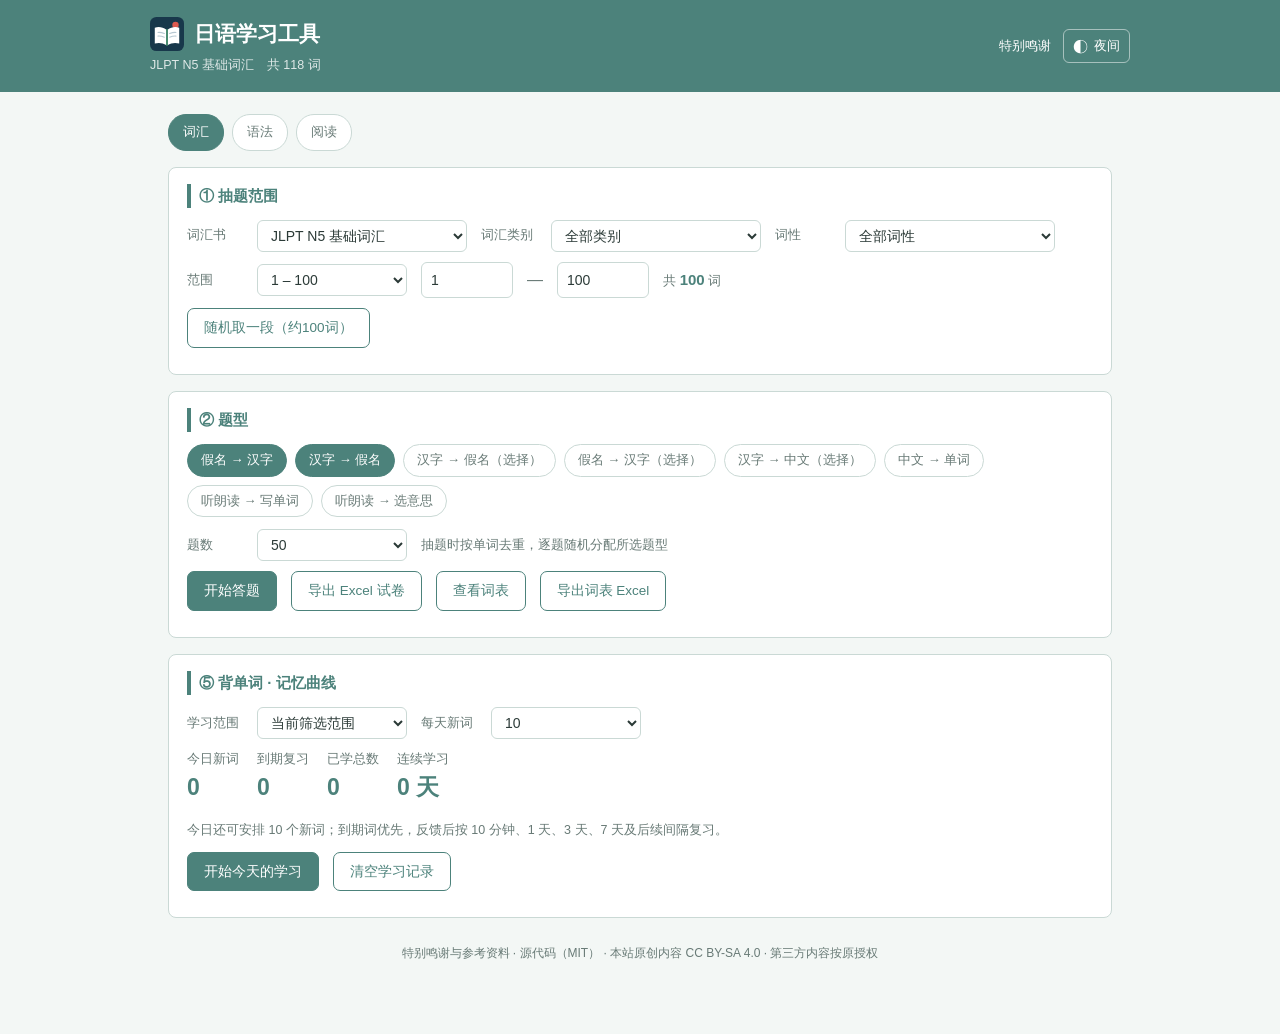
==== index.html @ fc06b769 "init: 初版" ====
<!DOCTYPE html>
<html lang="zh-CN">
<head>
  <meta charset="utf-8">
  <meta name="viewport" content="width=device-width,initial-scale=1">
  <link rel="icon" type="image/svg+xml" href="assets/icon.svg">
  <meta name="theme-color" content="#4c827b">
  <script src="assets/theme.js"></script>
<title>日语学习工具</title>
<style>
  :root{
    color-scheme:light;
    --navy:#4c827b; --navy-d:#396b65; --line:#cad9d5; --ink:#2b3a37;
    --muted:#687a76; --bg:#f3f7f5; --surface:#fff; --soft:#eaf3f0;
    --header:#4c827b; --on-primary:#fff; --accent:#c96d58;
    --ok:#28784f; --bad:#b84b3b; --pink:#f6ccce;
    --ok-bg:#e7f5ec; --bad-bg:#fbecea; --warn-bg:#fff7e7; --warn-line:#ecd28f; --warn-ink:#75570d;
  }
  *{box-sizing:border-box}
  body{margin:0;font-family:"Segoe UI","Microsoft YaHei",-apple-system,sans-serif;
    background:var(--bg);color:var(--ink);line-height:1.6}
  .wrap{max-width:980px;margin:0 auto;padding:22px 18px 70px}
  header.top{background:var(--header);color:var(--on-primary);padding:17px 18px}
  header.top .inner{max-width:980px;margin:0 auto}
  .header-row{display:flex;align-items:center;justify-content:space-between;gap:18px}
  .header-actions{display:flex;align-items:center;gap:12px}
  .credits-link{font-size:12.5px;color:#fff;text-decoration:none;white-space:nowrap}.credits-link:hover{text-decoration:underline}
  header.top h1{margin:0;font-size:21px;letter-spacing:0;display:flex;align-items:center;gap:10px}
  .site-icon{display:block;width:34px;height:34px;flex:0 0 auto}
  header.top p{margin:4px 0 0;font-size:12.5px;color:rgba(255,255,255,.82)}
  .theme-toggle{font:inherit;font-size:12.5px;display:inline-flex;align-items:center;gap:6px;padding:6px 9px;border:1px solid rgba(255,255,255,.5);border-radius:6px;background:transparent;color:#fff;cursor:pointer;white-space:nowrap}
  .theme-toggle:hover{background:rgba(255,255,255,.12)}
  .theme-symbol{font-size:15px;line-height:1}
  .card{background:var(--surface);border:1px solid var(--line);border-radius:8px;padding:16px 18px;margin-bottom:16px}
  .card h2{margin:0 0 12px;font-size:15px;color:var(--navy);border-left:4px solid var(--navy);padding-left:8px}
  .row{display:flex;flex-wrap:wrap;gap:14px;align-items:center;margin-bottom:10px}
  label.lb{font-size:13px;color:var(--muted);min-width:56px}
  input[type=number],select,input[type=text]{font:inherit;font-size:14px;padding:6px 9px;
    border:1px solid var(--line);border-radius:6px;background:var(--surface);color:var(--ink)}
  input[type=number]{width:92px}
  select{min-width:150px}
  .btn{font:inherit;font-size:13.5px;padding:8px 16px;border-radius:7px;border:1px solid var(--navy);
    background:var(--navy);color:var(--on-primary);cursor:pointer;transition:.15s}
  .btn:hover{background:var(--navy-d)}
  .btn.ghost{background:var(--surface);color:var(--navy)}
  .btn.ghost:hover{background:var(--soft)}
  .btn:disabled{opacity:.45;cursor:default}
  .chips{display:flex;flex-wrap:wrap;gap:8px}
  .chip{font-size:13px;border:1px solid var(--line);border-radius:20px;padding:5px 13px;cursor:pointer;
    user-select:none;background:var(--surface);color:var(--muted)}
  .chip.on{background:var(--navy);border-color:var(--navy);color:var(--on-primary)}
  .meta{font-size:13px;color:var(--muted)}
  .meta b{color:var(--navy);font-size:15px}
  .bar{height:7px;background:#e4edf4;border-radius:4px;overflow:hidden;margin:6px 0 14px}
  .bar > i{display:block;height:100%;background:var(--navy);width:0;transition:width .25s}
  .qhead{display:flex;justify-content:space-between;align-items:center;font-size:13px;color:var(--muted)}
  .tag{display:inline-block;font-size:12px;background:#dceaf5;color:var(--navy);border-radius:5px;padding:2px 10px;font-weight:600}
  .prompt{font-size:34px;font-weight:700;letter-spacing:2px;margin:16px 0 6px;color:var(--ink);word-break:break-all}
  .prompt.small{font-size:23px;letter-spacing:0}
  .opts{display:grid;grid-template-columns:1fr 1fr;gap:10px;margin:14px 0}
  .opt{border:1px solid var(--line);border-radius:8px;padding:11px 14px;cursor:pointer;font-size:15px;background:var(--surface)}
  .opt:hover{border-color:var(--navy)}
  .opt.sel{border-color:var(--navy);background:var(--soft)}
  .opt.right{border-color:var(--ok);background:var(--ok-bg)}
  .opt.wrong{border-color:var(--bad);background:var(--bad-bg)}
  .answerline{display:flex;gap:10px;margin-top:12px}
  .answerline input{flex:1;font-size:18px;padding:10px 12px}
  .fb{margin-top:14px;padding:12px 14px;border-radius:8px;font-size:14px;display:none}
  .fb.show{display:block}
  .fb.ok{background:var(--ok-bg);border:1px solid var(--ok)}
  .fb.no{background:var(--bad-bg);border:1px solid var(--bad)}
  .fb .big{font-size:19px;font-weight:700}
  .fb .ex{color:var(--muted);font-size:13.5px;margin-top:6px}
  .list{max-height:430px;overflow:auto;border:1px solid var(--line);border-radius:8px}
  table{width:100%;border-collapse:collapse;font-size:13.5px}
  th,td{padding:7px 9px;border-bottom:1px solid #e7eef4;text-align:left;vertical-align:top}
  th{background:var(--soft);position:sticky;top:0;font-weight:600;color:var(--navy);font-size:13px}
  td.num{color:var(--muted);width:52px}
  td.w{font-weight:700;font-size:15px}
  td.r{color:var(--navy)}
  .muted{color:var(--muted)}
  .miss{border-left:3px solid var(--bad);padding-left:10px;margin-bottom:10px}
  .stat{display:flex;gap:26px;margin:6px 0 14px}
  .stat div{font-size:13px;color:var(--muted)}
  .stat b{display:block;font-size:26px;color:var(--navy)}
  .hide{display:none}
  .playb{font:inherit;font-size:12px;padding:4px 10px;border-radius:6px;border:1px solid var(--line);
    background:var(--surface);color:var(--navy);cursor:pointer}
  .playb:hover{background:var(--soft);border-color:var(--navy)}
  .aud{font-size:12px;color:var(--muted)}
  .chip.off{display:none}
  .filter-select{min-width:210px}
  .module-nav{display:flex;flex-wrap:wrap;gap:8px;margin:0 0 16px}
  .module-nav button{font:inherit;font-size:13px;padding:7px 14px;border-radius:18px;border:1px solid var(--line);background:var(--surface);color:var(--muted);cursor:pointer}
  .module-nav button.on{background:var(--navy);border-color:var(--navy);color:var(--on-primary)}
  .level-bar{display:flex;flex-wrap:wrap;align-items:center;justify-content:space-between;gap:10px;margin:0 0 14px}
  .level-tabs{display:flex;border:1px solid var(--line);border-radius:7px;overflow:hidden;background:var(--surface)}
  .level-tabs button{font:inherit;font-size:12.5px;padding:6px 12px;border:0;border-right:1px solid var(--line);background:var(--surface);color:var(--muted);cursor:pointer}
  .level-tabs button:last-child{border-right:0}
  .level-tabs button.on{background:var(--navy);color:var(--on-primary)}
  .course-tools{display:flex;align-items:center;gap:10px;margin:0 0 14px}
  .course-search{flex:1;min-width:180px;font:inherit;font-size:14px;padding:8px 10px;border:1px solid var(--line);border-radius:6px;background:var(--surface);color:var(--ink)}
  .course-search:focus{outline:2px solid #8eb8d2;outline-offset:1px;border-color:var(--navy)}
  .course-directory{font-size:13px;color:var(--navy);white-space:nowrap}
  .lesson-level{display:inline-block;margin-bottom:5px;font-size:11px;font-weight:700;color:#376b51;background:#e5f2ea;border-radius:4px;padding:1px 7px}
  .lesson-grid{display:grid;grid-template-columns:repeat(auto-fit,minmax(250px,1fr));gap:12px}
  .lesson{border:1px solid var(--line);border-radius:8px;padding:13px;background:var(--surface);transition:border-color .15s,box-shadow .15s}
  .lesson:hover{border-color:var(--navy);box-shadow:0 2px 8px rgba(33,78,70,.08)}
  .lesson h3{margin:0 0 5px;font-size:16px;color:var(--navy)}
  .lesson h3 a{color:inherit;text-decoration:none}
  .lesson h3 a:hover{text-decoration:underline}
  .lesson .jp{font-size:17px;font-weight:600;margin:8px 0;color:var(--ink)}
  .lesson .zh{color:var(--muted);font-size:13.5px}
  .lesson .example{margin-top:8px;padding-top:8px;border-top:1px solid #e7eef4;font-size:13.5px}
  .lesson .source{margin-top:8px;font-size:11.5px;color:var(--muted)}
  .lesson-more{display:inline-block;margin-top:9px;font-size:12.5px;color:var(--navy);font-weight:600;text-decoration:none}
  .lesson-more:hover{text-decoration:underline}
  .course-more{text-align:center;margin-top:14px}
  .course-more button{font:inherit;font-size:13px;padding:7px 15px;border:1px solid var(--navy);border-radius:6px;background:var(--surface);color:var(--navy);cursor:pointer}
  .course-more button:hover{background:var(--soft)}
  .warn{background:var(--warn-bg);border:1px solid var(--warn-line);color:var(--warn-ink);padding:10px 13px;border-radius:8px;font-size:13.5px}
  .study-stats{display:flex;flex-wrap:wrap;gap:18px;margin:8px 0 14px}
  .study-stats div{font-size:12.5px;color:var(--muted)}
  .study-stats b{display:block;font-size:23px;color:var(--navy)}
  .study-card{border:1px solid var(--line);background:var(--surface);border-radius:8px;padding:16px;margin-top:12px}
  .study-card .prompt{margin-top:8px}
  .study-answer{border-top:1px solid #dce8ef;margin-top:12px;padding-top:12px}
  .study-answer .big{font-size:21px;font-weight:700}
  .study-answer .line{margin-top:4px;color:var(--muted);font-size:14px}
  .study-grade{display:flex;flex-wrap:wrap;gap:8px;margin-top:14px}
  .study-grade .btn{min-width:78px}
  .study-grade .again{border-color:#b96a3c;background:#b96a3c}
  .study-grade .hard{border-color:#b18a31;background:#b18a31}
  .study-grade .remember{border-color:#32815e;background:#32815e}
  .study-grade .easy{border-color:#3477a5;background:#3477a5}
  .study-grade .btn:hover{filter:brightness(.93)}
  .study-note{font-size:12.5px;color:var(--muted);margin-top:8px}
  :root[data-theme="dark"]{color-scheme:dark;--navy:#78b8af;--navy-d:#94ccc4;--line:#3b4e49;--ink:#e5eeeb;--muted:#a6b6b2;--bg:#111816;--surface:#1a2421;--soft:#23332f;--header:#1d302c;--on-primary:#fff;--accent:#e38a74;--ok:#83c79e;--bad:#ee9588;--ok-bg:#20382b;--bad-bg:#402724;--warn-bg:#352f1f;--warn-line:#665a32;--warn-ink:#e7cf85}
  @media(prefers-color-scheme:dark){:root:not([data-theme]){color-scheme:dark;--navy:#78b8af;--navy-d:#94ccc4;--line:#3b4e49;--ink:#e5eeeb;--muted:#a6b6b2;--bg:#111816;--surface:#1a2421;--soft:#23332f;--header:#1d302c;--on-primary:#fff;--accent:#e38a74;--ok:#83c79e;--bad:#ee9588;--ok-bg:#20382b;--bad-bg:#402724;--warn-bg:#352f1f;--warn-line:#665a32;--warn-ink:#e7cf85}}
  :root[data-theme="dark"] .tag{background:var(--soft)}
  @media(prefers-color-scheme:dark){:root:not([data-theme]) .tag{background:var(--soft)}}
  @media(max-width:620px){
    .course-tools{align-items:stretch;flex-direction:column}
    .course-directory{align-self:flex-start}
    .level-tabs{display:grid;grid-template-columns:repeat(4,1fr);width:100%}
    .level-tabs button{border-right:1px solid var(--line);border-bottom:1px solid var(--line)}
    .level-tabs button:nth-child(4n){border-right:0}
    .level-tabs button:nth-last-child(-n+3){border-bottom:0}
  }
  footer.note{color:var(--muted);font-size:12px;text-align:center;margin-top:26px}footer.note a{color:var(--primary-strong);text-decoration:none}footer.note a:hover{text-decoration:underline}
</style>
</head>
<body>
<header class="top">
  <div class="inner header-row">
    <div><h1><img class="site-icon" src="assets/icon.svg" alt="">日语学习工具</h1>
    <p id="bookSubtitle">JLPT N5 基础词汇</p></div>
    <div class="header-actions"><a class="credits-link" href="thanks/index.html">特别鸣谢</a><button id="themeToggle" class="theme-toggle" type="button" aria-label="切换配色"></button></div>
  </div>
</header>

<div class="wrap">
  <div id="dataWarn" class="warn hide"></div>

  <div class="module-nav" id="moduleNav">
    <button class="on" data-module="vocab">词汇</button>
    <button data-module="grammar">语法</button>
    <button data-module="reading">阅读</button>
  </div>

  <div class="card hide" id="grammarCard">
    <h2>日语语法</h2>
    <div class="level-bar"><div class="level-tabs" id="grammarLevels" aria-label="语法等级"></div><span class="meta" id="grammarMeta"></span></div>
    <div class="course-tools">
      <input class="course-search" id="grammarSearch" type="search" placeholder="搜索文型、中文意思或接续" aria-label="搜索语法">
      <a class="course-directory" href="grammar/index.html">打开完整语法目录</a>
    </div>
    <div class="lesson-grid" id="grammarList"></div>
    <div class="course-more"><button id="grammarMore" type="button">显示更多</button></div>
  </div>

  <div class="card hide" id="readingCard">
    <h2>日语阅读</h2>
    <div class="level-bar"><div class="level-tabs" id="readingLevels" aria-label="阅读等级"></div><span class="meta" id="readingMeta"></span></div>
    <div class="course-tools"><span class="meta">题干与选项均为日语，提交后显示答案和解析。</span><a class="course-directory" href="reading/index.html">打开完整阅读目录</a></div>
    <div id="readingList"></div>
  </div>

  <div class="card" id="vocabModule">
    <h2>① 抽题范围</h2>
    <div class="row">
      <label class="lb">词汇书</label>
      <select id="book" class="filter-select"></select>
      <label class="lb">词汇类别</label>
      <select id="category" class="filter-select"><option value="all">全部类别</option></select>
      <label class="lb">词性</label>
      <select id="posFilter" class="filter-select"><option value="all">全部词性</option></select>
    </div>
    <div class="row">
      <label class="lb">范围</label>
      <select id="bucket"><option value="custom">自定义</option></select>
      <input type="number" id="start" value="1" min="1" max="80">
      <span class="muted">—</span>
      <input type="number" id="end" value="80" min="1" max="80">
      <span class="meta">共 <b id="poolCount">0</b> 词</span>
    </div>
    <div class="row"><button class="btn ghost" id="randRange">随机取一段（约100词）</button></div>
  </div>

  <div class="card" id="vocabQuizSetup">
    <h2>② 题型</h2>
    <div class="chips" id="types">
      <span class="chip on" data-t="r2k">假名 → 汉字</span>
      <span class="chip on" data-t="k2r">汉字 → 假名</span>
      <span class="chip" data-t="k2r_sel">汉字 → 假名（选择）</span>
      <span class="chip" data-t="r2k_sel">假名 → 汉字（选择）</span>
      <span class="chip" data-t="k2c">汉字 → 中文（选择）</span>
      <span class="chip" data-t="c2k">中文 → 单词</span>
      <span class="chip" data-t="fill">例句填空</span>
      <span class="chip" data-t="l2k">听朗读 → 写单词</span>
      <span class="chip" data-t="l2c">听朗读 → 选意思</span>
    </div>
    <div class="row" style="margin-top:12px">
      <label class="lb">题数</label>
      <select id="count">
        <option>10</option><option>20</option><option>30</option>
        <option selected>50</option><option>100</option><option value="all">全部</option>
      </select>
      <span class="meta">抽题时按单词去重，逐题随机分配所选题型</span>
    </div>
    <div class="row">
      <button class="btn" id="begin">开始答题</button>
      <button class="btn ghost" id="exportBtn">导出 Excel 试卷</button>
      <button class="btn ghost" id="previewBtn">查看词表</button>
      <button class="btn ghost" id="listExportBtn">导出词表 Excel</button>
    </div>
  </div>

  <div class="card hide" id="quizCard">
    <h2>③ 答题</h2>
    <div class="qhead"><span id="qpos">第 1 / 1 题</span><span id="qscore">正确 0</span></div>
    <div class="bar"><i id="qbar"></i></div>
    <div><span class="tag" id="qtag">写读音</span></div>
    <div class="row" id="qplayrow">
      <button class="btn ghost playb" id="qplay">🔊 播放读音</button>
    </div>
    <div class="prompt" id="qprompt">—</div>
    <div class="opts hide" id="qopts"></div>
    <div class="answerline" id="qinputline">
      <input type="text" id="qinput" placeholder="在此输入答案，回车提交" autocomplete="off">
      <button class="btn" id="qsubmit">提交</button>
      <button class="btn ghost hide" id="qnext">下一题</button>
    </div>
    <div class="fb" id="qfb"></div>
  </div>

  <div class="card hide" id="resultCard">
    <h2>④ 结果</h2>
    <div class="stat">
      <div>答对<b id="rOk">0</b></div>
      <div>答错<b id="rNo">0</b></div>
      <div>正确率<b id="rRate">0%</b></div>
    </div>
    <div id="rMiss"></div>
    <div class="row" style="margin-top:14px">
      <button class="btn" id="again">再来一套</button>
      <button class="btn ghost" id="exportBtn2">按本次范围导出 Excel</button>
    </div>
  </div>

  <div class="card" id="studyCard">
    <h2>⑤ 背单词 · 记忆曲线</h2>
    <div class="row">
      <label class="lb">学习范围</label>
      <select id="studyScope"><option value="current">当前筛选范围</option><option value="all">本书全部词汇</option></select>
      <label class="lb">每天新词</label>
      <select id="studyLimit"><option value="10">10</option><option value="20">20</option><option value="30">30</option><option value="50">50</option><option value="custom">自定义</option></select>
      <input type="number" id="studyCustom" value="10" min="1" max="500" class="hide">
    </div>
    <div class="study-stats">
      <div>今日新词<b id="studyToday">0</b></div>
      <div>到期复习<b id="studyDue">0</b></div>
      <div>已学总数<b id="studyLearned">0</b></div>
      <div>连续学习<b id="studyStreak">0 天</b></div>
    </div>
    <div class="study-note" id="studyHint">优先复习到期词，再安排当天新词；普通随机测试不会消耗背词额度。</div>
    <div class="row" style="margin-top:12px">
      <button class="btn" id="studyStart">开始今天的学习</button>
      <button class="btn ghost" id="studyClear">清空学习记录</button>
    </div>
    <div class="study-card hide" id="studySession">
      <div class="qhead"><span id="studyPos">第 1 / 1 题</span><span id="studyKind">新词</span></div>
      <div class="bar"><i id="studyBar"></i></div>
      <div class="row">
        <span class="tag" id="studyNo">№1</span>
        <button class="btn ghost playb" id="studyPlay">🔊 播放读音</button>
      </div>
      <div class="prompt" id="studyPrompt">—</div>
      <div class="row"><button class="btn ghost" id="studyShow">显示答案</button></div>
      <div class="study-answer hide" id="studyAnswer"></div>
      <div class="study-grade hide" id="studyGrades">
        <button class="btn again" data-grade="again">再来<br><small>10分钟</small></button>
        <button class="btn hard" data-grade="hard">困难<br><small>1天</small></button>
        <button class="btn remember" data-grade="remember">记住<br><small>3天起</small></button>
        <button class="btn easy" data-grade="easy">简单<br><small>7天起</small></button>
      </div>
    </div>
  </div>

  <div class="card hide" id="listCard">
    <h2>词表</h2>
    <div class="meta" id="listMeta" style="margin-bottom:8px"></div>
    <div class="list" id="listBox"></div>
  </div>

  <footer class="note"><a href="thanks/index.html">特别鸣谢与参考资料</a> · <a href="https://github.com/MRTangwin8/NihongoLab" target="_blank" rel="noopener">源代码（MIT）</a> · 本站原创内容 <a href="https://creativecommons.org/licenses/by-sa/4.0/deed.zh-hans" target="_blank" rel="license noopener">CC BY-SA 4.0</a> · 第三方内容按原授权</footer>
</div>

<script src="data/vocab.js"></script>
<script src="data/jlpt_vocab.js"></script>
<script src="data/n2_vocab.js"></script>
<script src="data/n4_extra_vocab.js"></script>
<script src="data/grammar.js"></script>
<script src="data/reading.js"></script>
<script src="xlsx.js"></script>
<script src="app.js"></script>
<script>
(function () {
  'use strict';
  var C = window.EjuCore;
  var V = C ? C.vocab : [];

  if (!V.length) {
    var w = document.getElementById('dataWarn');
    w.className = 'warn';
    w.innerHTML = '未找到词库文件。请确认页面与 <code>data</code> 文件夹完整。';
    return;
  }

  var $ = function (id) { return document.getElementById(id); };
  var startEl = $('start'), endEl = $('end'), bucketEl = $('bucket'), countEl = $('count');
  var bookEl = $('book'), categoryEl = $('category'), posEl = $('posFilter');
  var pool = [], quiz = [], qi = 0, correct = 0, wrongs = [], answered = false, flow = null;
  var studyState = C.loadStudyState(), studyList = [], studyQueue = [], studyIndex = 0, studyRevealed = false;

  function maxNumber() { return V.length ? V[V.length - 1].n : 1; }

  function fillSelect(select, values, allLabel) {
    select.innerHTML = '<option value="all">' + allLabel + '</option>';
    values.forEach(function (value) {
      var option = document.createElement('option');
      option.value = value; option.textContent = value; select.appendChild(option);
    });
  }

  function rebuildBuckets() {
    bucketEl.innerHTML = '<option value="custom">自定义</option>';
    var maximum = maxNumber();
    for (var s = 1; s <= maximum; s += 100) {
      var e = Math.min(s + 99, maximum);
      var o = document.createElement('option');
      o.value = s + '-' + e;
      o.textContent = s + ' – ' + e;
      bucketEl.appendChild(o);
    }
  }

  Object.keys(C.books || {}).forEach(function (id) {
    if (!C.books[id].vocab || !C.books[id].vocab.length) return;
    var option = document.createElement('option');
    option.value = id; option.textContent = C.books[id].label; bookEl.appendChild(option);
  });

  function selectBook(id) {
    V = C.setBook(id);
    var book = C.getBook();
    $('bookSubtitle').textContent = book.label + '　共 ' + V.length + ' 词';
    document.title = book.label + ' · 日语学习工具';
    var categories = Array.from(new Set(V.map(function (item) { return item.category; }).filter(Boolean))).sort();
    var positions = Array.from(new Set(V.map(function (item) { return item.posStd; }).filter(Boolean))).sort();
    fillSelect(categoryEl, categories, '全部类别');
    fillSelect(posEl, positions, '全部词性');
    rebuildBuckets();
    startEl.max = maxNumber(); endEl.max = maxNumber();
    startEl.value = 1; endEl.value = Math.min(100, maxNumber());
    var hasExamples = V.some(function (item) { return !!(item.ex && item.ex.trim()); });
    var hasListening = !!(window.speechSynthesis && window.SpeechSynthesisUtterance);
    Array.prototype.forEach.call(document.querySelectorAll('.chip'), function (chip) {
      var type = chip.dataset.t || '';
      var unavailable = (type === 'fill' && !hasExamples) || (/^l2/.test(type) && !hasListening);
      chip.classList.toggle('off', unavailable);
      if (unavailable) chip.classList.remove('on');
    });
    if (!$('types').querySelector('.chip.on')) $('types').querySelector('.chip:not(.off)').classList.add('on');
    refreshPool();
  }

  bookEl.addEventListener('change', function () { selectBook(bookEl.value); });
  categoryEl.addEventListener('change', refreshPool);
  posEl.addEventListener('change', refreshPool);
  bucketEl.addEventListener('change', function () {
    if (bucketEl.value === 'custom') return;
    var p = bucketEl.value.split('-');
    startEl.value = p[0]; endEl.value = p[1]; refreshPool();
  });

  function refreshPool() {
    var maximum = maxNumber();
    var a = parseInt(startEl.value || '1', 10), b = parseInt(endEl.value || String(maximum), 10);
    if (isNaN(a)) a = 1; if (isNaN(b)) b = maximum;
    if (a < 1) a = 1; if (b > maximum) b = maximum;
    if (b < a) { var t = a; a = b; b = t; startEl.value = a; endEl.value = b; }
    pool = C.inRange(a, b).filter(function (item) {
      return (categoryEl.value === 'all' || item.category === categoryEl.value) &&
        (posEl.value === 'all' || item.posStd === posEl.value);
    });
    $('poolCount').textContent = pool.length;
    if (!/^\d+-\d+$/.test(bucketEl.value) ||
        bucketEl.value !== (a + '-' + b)) {
      var match = false;
      for (var i = 0; i < bucketEl.options.length; i++) {
        if (bucketEl.options[i].value === a + '-' + b) { bucketEl.value = a + '-' + b; match = true; break; }
      }
      if (!match) bucketEl.value = 'custom';
    }
    refreshStudySummary();
  }
  startEl.addEventListener('change', refreshPool);
  endEl.addEventListener('change', refreshPool);
  startEl.addEventListener('input', refreshPool);
  endEl.addEventListener('input', refreshPool);

  $('randRange').addEventListener('click', function () {
    var maximum = maxNumber();
    var s = 1 + Math.floor(Math.random() * Math.max(1, maximum - 99));
    startEl.value = s; endEl.value = Math.min(s + 99, maximum); refreshPool();
  });

  /* --- type chips --- */
  $('types').addEventListener('click', function (e) {
    var el = e.target.closest('.chip');
    if (!el || el.classList.contains('off')) return;
    el.classList.toggle('on');
    if (!$('types').querySelector('.chip.on')) el.classList.add('on');
  });
  function activeTypes() {
    return Array.prototype.map.call($('types').querySelectorAll('.chip.on:not(.off)'), function (c) { return c.dataset.t; });
  }

  function wantCount() {
    var v = countEl.value;
    if (v === 'all') return pool.length;
    return parseInt(v, 10);
  }

  /* --- quiz flow --- */
  function startQuiz() {
    refreshPool();
    if (!pool.length) { alert('该范围内没有单词。'); return; }
    var types = activeTypes();
    quiz = C.makePaper(pool, types, wantCount());
    if (!quiz.length) { alert('所选题型在该范围内没有可用题目，请更换题型或范围。'); return; }
    qi = 0; correct = 0; wrongs = [];
    $('quizCard').classList.remove('hide');
    $('resultCard').classList.add('hide');
    renderQuestion();
    $('quizCard').scrollIntoView({ behavior: 'smooth', block: 'start' });
  }

  function renderQuestion() {
    var q = quiz[qi];
    answered = false;
    $('qpos').textContent = '第 ' + (qi + 1) + ' / ' + quiz.length + ' 题';
    $('qscore').textContent = '正确 ' + correct;
    $('qbar').style.width = (qi / quiz.length * 100) + '%';
    $('qtag').textContent = q.label + '　№' + q.item.n;
    var pr = $('qprompt');
    var canSpeak = !!(C.hasSpeech && C.hasSpeech(q.item.n));
    $('qplayrow').classList.toggle('hide', !canSpeak);
    if (q.listen) {
      pr.textContent = canSpeak ? '🔊 听朗读' : '当前浏览器不支持朗读';
      pr.className = 'prompt small';
      if (canSpeak) { C.stopSpeech(); C.speakWord(q.item.n); }
    } else {
      pr.textContent = q.prompt;
      pr.className = 'prompt' + (q.mode === 'choice' || q.prompt.length > 12 ? ' small' : '');
    }
    $('qfb').className = 'fb';

    var optsBox = $('qopts'), inputLine = $('qinputline');
    $('qnext').classList.add('hide');
    if (q.mode === 'choice') {
      /* keep the line visible: it also holds the 下一题 button */
      inputLine.classList.remove('hide');
      $('qinput').classList.add('hide');
      $('qsubmit').classList.add('hide');
      optsBox.classList.remove('hide');
      optsBox.innerHTML = '';
      q.options.forEach(function (o) {
        var d = document.createElement('div');
        d.className = 'opt';
        d.textContent = o;
        d.addEventListener('click', function () { pickOption(d, o); });
        optsBox.appendChild(d);
      });
    } else {
      optsBox.classList.add('hide');
      inputLine.classList.remove('hide');
      $('qinput').classList.remove('hide');
      var inp = $('qinput');
      inp.value = ''; inp.disabled = false;
      $('qsubmit').classList.remove('hide');
      $('qnext').classList.add('hide');
      setTimeout(function () { inp.focus(); }, 30);
    }
  }

  function reveal(tier, userAnswer) {
    if (tier === true) tier = 'exact';
    var ok = !!tier;
    answered = true;
    var q = quiz[qi];
    var fb = $('qfb');
    fb.className = 'fb show ' + (ok ? 'ok' : 'no');
    var head = tier === 'exact' ? '✓ 正确' : (tier === 'near' ? '≈ 正确（容错）' : '✗ 错误');
    var body = '<div class="big">' + head + '　答案：' + esc(q.answer) + '</div>';
    if (tier === 'near') {
      body += '<div class="ex">你写的与标准答案只差清浊音／大小假名，本题按容错规则判定为答对。</div>';
    }
    if (q.item.r) body += '<div class="ex">读音：' + esc(C.withSuru(q.item.r, q.item.suru)) + '</div>';
    if (q.item.cn) body += '<div class="ex">意思：' + esc(q.item.cn) + '　' + (q.item.en ? '／ ' + esc(q.item.en) : '') + '</div>';
    if (q.item.ex) body += '<div class="ex">例句：' + esc(q.item.ex) + '</div>';
    if (q.item.exCn) body += '<div class="ex">' + esc(q.item.exCn) + '</div>';
    fb.innerHTML = body;
    if (ok) correct++;
    else wrongs.push({ q: q, user: userAnswer });
    $('qsubmit').classList.add('hide');
    $('qnext').classList.remove('hide');
    $('qnext').textContent = (qi === quiz.length - 1) ? '查看结果' : '下一题';
    $('qscore').textContent = '正确 ' + correct;
    $('qinput').disabled = true;
    $('qnext').focus();
  }

  function esc(s) {
    return String(s == null ? '' : s).replace(/&/g, '&amp;').replace(/</g, '&lt;').replace(/>/g, '&gt;');
  }

  function submitInput() {
    if (answered) return;
    var v = $('qinput').value;
    if (!v.trim()) return;
    var q = quiz[qi];
    reveal(C.checkAnswer(v, q.answer), v);
  }

  function pickOption(el, val) {
    if (answered) return;
    var q = quiz[qi];
    var ok = val === q.answer;
    var opts = $('qopts').children;
    for (var i = 0; i < opts.length; i++) {
      var o = opts[i];
      o.classList.remove('sel');
      if (o.textContent === q.answer) o.classList.add('right');
      else if (o === el && !ok) o.classList.add('wrong');
    }
    reveal(ok, val);
  }

  $('qsubmit').addEventListener('click', submitInput);
  $('qinput').addEventListener('keydown', function (e) { if (e.key === 'Enter') submitInput(); });
  $('qnext').addEventListener('click', function () {
    qi++;
    if (qi >= quiz.length) finish();
    else renderQuestion();
  });

  function finish() {
    $('quizCard').classList.add('hide');
    $('resultCard').classList.remove('hide');
    $('rOk').textContent = correct;
    $('rNo').textContent = wrongs.length;
    $('rRate').textContent = Math.round(correct / quiz.length * 100) + '%';
    var box = $('rMiss');
    if (!wrongs.length) { box.innerHTML = '<p class="meta">全部答对，太强了 🎉</p>'; }
    else {
      box.innerHTML = '<h2 style="margin-top:6px">错题</h2>' + wrongs.map(function (w) {
        return '<div class="miss"><b>' + esc(w.q.item.w) + '</b>　<span class="muted">' + esc(C.withSuru(w.q.item.r, w.q.item.suru)) +
          '　' + esc(w.q.item.cn || '') + '</span><br><span class="muted">你的答案：' + esc(w.user) +
          '　正确答案：' + esc(w.q.answer) + '</span>' +
          (w.q.item.ex ? '<br><span class="muted">' + esc(w.q.item.ex) + '</span>' : '') + '</div>';
      }).join('');
    }
    $('resultCard').scrollIntoView({ behavior: 'smooth', block: 'start' });
  }

  function selectedStudyLimit() {
    var value = $('studyLimit').value;
    if (value === 'custom') value = $('studyCustom').value;
    value = parseInt(value, 10);
    return isNaN(value) ? 10 : Math.max(1, Math.min(500, value));
  }

  function selectedStudyList() {
    return $('studyScope').value === 'all' ? C.vocab : pool;
  }

  function refreshStudySummary() {
    if (!C.studyStats || !$('studyToday')) return;
    var stats = C.studyStats(selectedStudyList(), studyState, Date.now(), selectedStudyLimit());
    $('studyToday').textContent = stats.todayNew;
    $('studyDue').textContent = stats.due;
    $('studyLearned').textContent = stats.learned;
    $('studyStreak').textContent = stats.streak + ' 天';
    $('studyHint').textContent = '今日还可安排 ' + stats.newRemaining + ' 个新词；到期词优先，反馈后按 10 分钟、1 天、3 天、7 天及后续间隔复习。';
  }

  function studyAnswerHtml(item) {
    var html = '<div class="big">' + esc(C.withSuru(item.w || '', item.suru)) + '</div>';
    html += '<div class="line">读音：' + esc(C.withSuru(item.r || '', item.suru)) +
      '　词性：' + esc(item.posStd || item.pos || '—') + '</div>';
    if (item.cn || item.en) html += '<div class="line">意思：' + esc(item.cn || '—') +
      (item.en ? '　／ ' + esc(item.en) : '') + '</div>';
    if (item.ex) html += '<div class="line">例句：' + esc(item.ex) + '</div>';
    if (item.exCn) html += '<div class="line">' + esc(item.exCn) + '</div>';
    return html;
  }

  function renderStudy() {
    var item = studyQueue[studyIndex];
    if (!item) return;
    var studyKey = item.book ? item.book + ':' + item.n : String(item.n);
    var entry = studyState.items[studyKey] || {};
    studyRevealed = false;
    $('studyPos').textContent = '第 ' + (studyIndex + 1) + ' / ' + studyQueue.length + ' 题';
    $('studyKind').textContent = Number(entry.seen || 0) > 0 ? '到期复习' : '今日新词';
    $('studyBar').style.width = (studyIndex / studyQueue.length * 100) + '%';
    $('studyNo').textContent = '№' + item.n;
    $('studyPrompt').textContent = C.withSuru(item.w || '', item.suru);
    $('studyAnswer').innerHTML = studyAnswerHtml(item);
    $('studyAnswer').classList.add('hide');
    $('studyShow').classList.remove('hide');
    $('studyGrades').classList.add('hide');
    var canSpeak = !!(C.hasSpeech && C.hasSpeech(item.n));
    $('studyPlay').classList.toggle('hide', !canSpeak);
    C.stopSpeech();
  }

  function startStudy() {
    refreshPool();
    studyState = C.loadStudyState();
    studyList = selectedStudyList();
    studyQueue = C.getStudyQueue(studyList, studyState, Date.now(), selectedStudyLimit());
    if (!studyQueue.length) {
      refreshStudySummary();
      alert('当前范围今天没有到期复习或可安排的新词。');
      return;
    }
    studyIndex = 0;
    $('studySession').classList.remove('hide');
    renderStudy();
    $('studySession').scrollIntoView({ behavior: 'smooth', block: 'start' });
  }

  function showStudyAnswer() {
    if (studyRevealed) return;
    studyRevealed = true;
    $('studyAnswer').classList.remove('hide');
    $('studyShow').classList.add('hide');
    $('studyGrades').classList.remove('hide');
  }

  function gradeStudy(grade) {
    if (!studyRevealed || !studyQueue[studyIndex]) return;
    var item = studyQueue[studyIndex];
    studyState = C.scheduleReview(studyState, item, grade, Date.now());
    C.saveStudyState(studyState);
    studyQueue.splice(studyIndex, 1);
    if (!studyQueue.length) {
      $('studySession').classList.add('hide');
      refreshStudySummary();
      $('studyHint').textContent = '本轮完成！明天回来继续，普通随机测试不会影响背词记录。';
      return;
    }
    if (studyIndex >= studyQueue.length) studyIndex = 0;
    renderStudy();
    refreshStudySummary();
  }

  $('studyLimit').addEventListener('change', function () {
    $('studyCustom').classList.toggle('hide', $('studyLimit').value !== 'custom');
    refreshStudySummary();
  });
  $('studyCustom').addEventListener('input', refreshStudySummary);
  $('studyScope').addEventListener('change', refreshStudySummary);
  $('studyStart').addEventListener('click', startStudy);
  $('studyShow').addEventListener('click', showStudyAnswer);
  $('studyPlay').addEventListener('click', function () {
    if (studyQueue[studyIndex]) C.speakWord(studyQueue[studyIndex].n);
  });
  $('studyGrades').addEventListener('click', function (e) {
    var button = e.target.closest('.study-grade .btn');
    if (button && button.dataset.grade) gradeStudy(button.dataset.grade);
  });
  $('studyClear').addEventListener('click', function () {
    if (!confirm('确定清空全部背词记录吗？')) return;
    studyState = C.clearStudyState();
    studyList = []; studyQueue = []; studyIndex = 0;
    $('studySession').classList.add('hide');
    refreshStudySummary();
  });

  /* --- export & list --- */
  function doExport() {
    refreshPool();
    if (!pool.length) { alert('该范围内没有单词。'); return; }
    C.exportPaper(pool, activeTypes(), wantCount());
  }
  $('qplay').addEventListener('click', function () { C.speakWord(quiz[qi].item.n); });
  $('listBox').addEventListener('click', function (e) {
    var b = e.target.closest ? e.target.closest('.playb') : null;
    if (b && b.dataset.n) C.speakWord(parseInt(b.dataset.n, 10));
  });
  $('exportBtn').addEventListener('click', doExport);
  $('listExportBtn').addEventListener('click', function () { refreshPool(); C.exportList(pool); });
  $('exportBtn2').addEventListener('click', doExport);
  $('begin').addEventListener('click', startQuiz);
  $('again').addEventListener('click', startQuiz);

  $('previewBtn').addEventListener('click', function () {
    var wasOpen = !$('listCard').classList.contains('hide');
    refreshPool();
    var card = $('listCard');
    if (wasOpen) { card.classList.add('hide'); return; }
    $('listMeta').textContent = '第 ' + startEl.value + '—' + endEl.value + ' 词，共 ' + pool.length + ' 词';
    var withMeaning = pool.some(function (v) { return v.cn || v.en; });
    var rows = pool.map(function (v) {
      return '<tr><td class="num">' + v.n + '</td><td>' +
        (C.hasSpeech && C.hasSpeech(v.n) ? '<button class="playb" data-n="' + v.n + '" title="播放读音">🔊</button>' : '') +
        '</td><td class="w">' + esc(C.withSuru(v.w, v.suru)) +
        '</td><td class="r">' + esc(C.withSuru(v.r || '', v.suru)) + '</td><td class="muted">' + esc(v.posStd || v.pos || '') + '</td>' +
        (withMeaning ? '<td>' + esc(v.cn || '') + '</td><td class="muted">' + esc(v.en || '') + '</td>' : '') +
        '</tr>';
    }).join('');
    $('listBox').innerHTML = '<table><thead><tr><th>№</th><th></th><th>单词</th><th>读音</th><th>词性</th>' +
      (withMeaning ? '<th>意思</th><th>英文</th>' : '') + '</tr></thead><tbody>' +
      rows + '</tbody></table>';
    card.classList.remove('hide');
    card.scrollIntoView({ behavior: 'smooth', block: 'start' });
  });

  var courseLevels = ['all', 'N5', 'N4', 'N3', 'N2', 'N1', 'EJU'];
  var grammarLevel = 'all', readingLevel = 'all', grammarQuery = '', grammarShown = 120;

  function buildLevelTabs(id) {
    $(id).innerHTML = courseLevels.map(function (level) {
      return '<button type="button" data-level="' + level + '"' +
        (level === 'all' ? ' class="on"' : '') + '>' + (level === 'all' ? '全部' : level) + '</button>';
    }).join('');
  }

  function courseItems(items, level) {
    return (items || []).filter(function (x) { return level === 'all' || x.level === level; });
  }

  function renderGrammar() {
    var items = courseItems(window.JA_GRAMMAR, grammarLevel);
    var query = grammarQuery.trim().toLowerCase();
    if (query) {
      items = items.filter(function (x) {
        return [x.title, x.meaning, x.pattern].join(' ').toLowerCase().indexOf(query) >= 0;
      });
    }
    var visible = items.slice(0, grammarShown);
    $('grammarMeta').textContent = '匹配 ' + items.length + ' 条 · 全库 ' + (window.JA_GRAMMAR || []).length + ' 条';
    $('grammarList').innerHTML = visible.map(function (x) {
      var detailUrl = 'grammar/detail.html?id=' + encodeURIComponent(x.id);
      var example = x.example ? '<div class="example"><b>接续：</b>' + esc(x.pattern) + '<br>' +
        '<span class="jp">' + esc(x.example) + '</span><br>' + esc(x.translation || '') + '</div>' :
        '<div class="example"><b>接续：</b>' + esc(x.pattern) + '</div>';
      return '<article class="lesson"><span class="lesson-level">' + esc(x.level) + '</span><h3><a href="' + detailUrl + '">' + esc(x.title) + '</a></h3>' +
        '<div class="zh">' + esc(x.meaning) + '</div>' +
        example + '<a class="lesson-more" href="' + detailUrl + '">查看详情 →</a></article>';
    }).join('');
    $('grammarMore').classList.toggle('hide', visible.length >= items.length);
    $('grammarMore').textContent = '显示更多（还有 ' + Math.max(0, items.length - visible.length) + ' 条）';
  }
  function renderReading() {
    var items = courseItems(window.JA_READING, readingLevel);
    $('readingMeta').textContent = '共 ' + items.length + ' 篇';
    $('readingList').innerHTML = items.map(function (x) {
      var detailUrl = 'reading/detail.html?id=' + encodeURIComponent(x.id);
      var excerpt = x.body.length > 92 ? x.body.slice(0, 92) + '…' : x.body;
      return '<article class="lesson"><span class="lesson-level">' + esc(x.level) + '</span><h3><a href="' + detailUrl + '">' + esc(x.title) + '</a></h3>' +
        '<div class="jp">' + esc(excerpt) + '</div><div class="source">' + (x.questions || []).length + ' 道日文选择题</div>' +
        '<a class="lesson-more" href="' + detailUrl + '">开始阅读 →</a></article>';
    }).join('');
  }
  buildLevelTabs('grammarLevels');
  buildLevelTabs('readingLevels');
  renderGrammar();
  renderReading();
  $('grammarLevels').addEventListener('click', function (e) {
    var button = e.target.closest('button[data-level]');
    if (!button) return;
    grammarLevel = button.dataset.level;
    grammarShown = 120;
    Array.prototype.forEach.call(this.querySelectorAll('button'), function (x) { x.classList.toggle('on', x === button); });
    renderGrammar();
  });
  $('grammarSearch').addEventListener('input', function () {
    grammarQuery = this.value;
    grammarShown = 120;
    renderGrammar();
  });
  $('grammarMore').addEventListener('click', function () {
    grammarShown += 120;
    renderGrammar();
  });
  $('readingLevels').addEventListener('click', function (e) {
    var button = e.target.closest('button[data-level]');
    if (!button) return;
    readingLevel = button.dataset.level;
    Array.prototype.forEach.call(this.querySelectorAll('button'), function (x) { x.classList.toggle('on', x === button); });
    renderReading();
  });
  $('moduleNav').addEventListener('click', function (e) {
    var b = e.target.closest('button[data-module]');
    if (!b) return;
    var m = b.dataset.module;
    Array.prototype.forEach.call($('moduleNav').querySelectorAll('button'), function (x) {
      x.classList.toggle('on', x === b);
    });
    ['vocabModule', 'vocabQuizSetup', 'quizCard', 'resultCard', 'studyCard', 'listCard'].forEach(function (id) {
      var node = $(id);
      if (node) node.style.display = m === 'vocab' ? '' : 'none';
    });
    $('grammarCard').classList.toggle('hide', m !== 'grammar');
    $('readingCard').classList.toggle('hide', m !== 'reading');
  });

  bookEl.value = 'n5';
  selectBook('n5');
})();
</script>
</body>
</html>
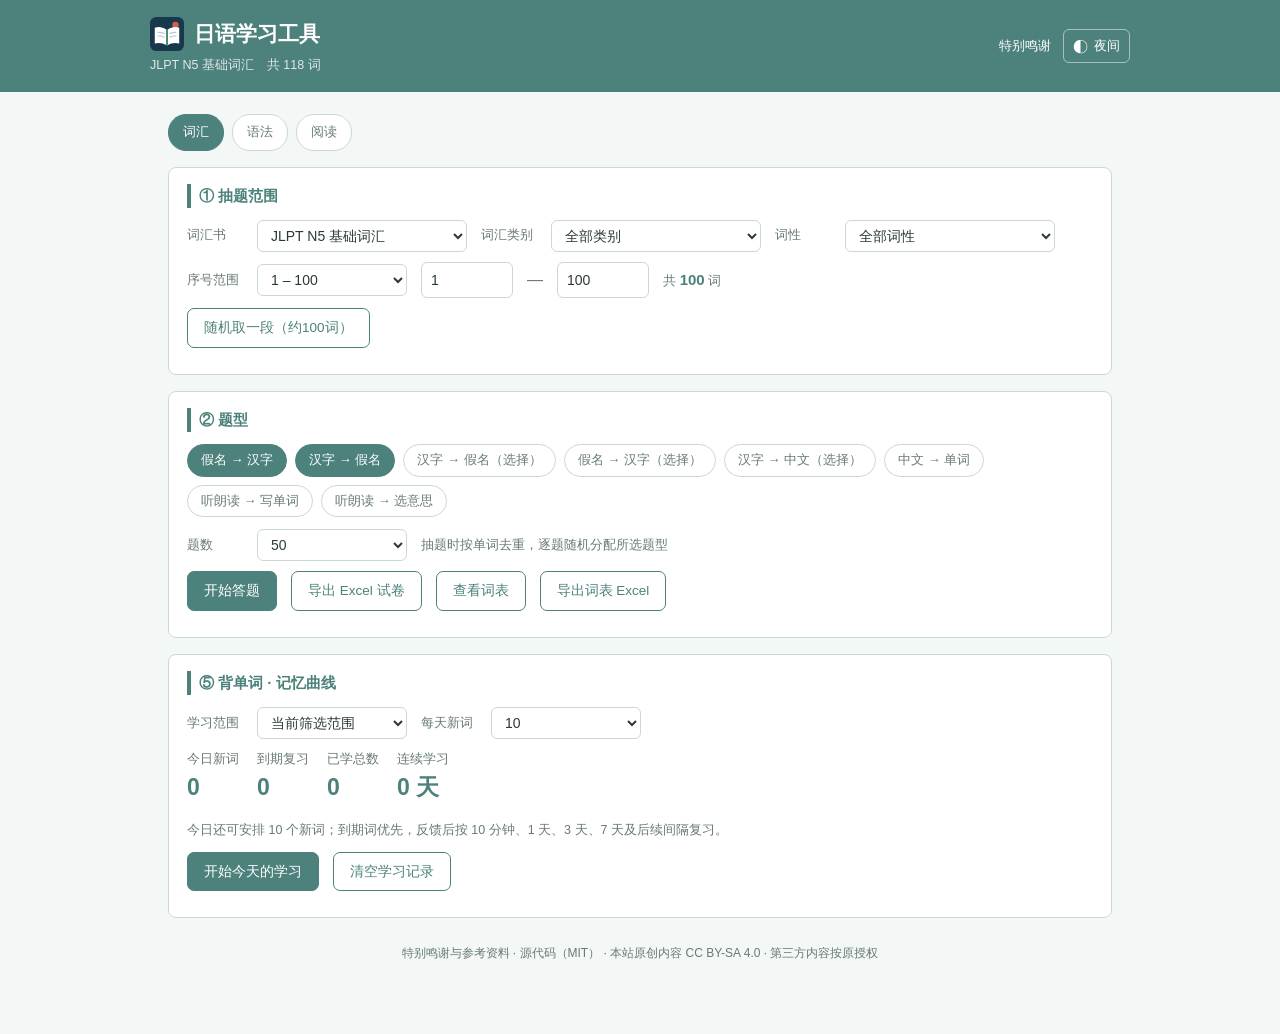
==== commit 2a3c303e: "fix: 数据修复" ====
--- a/index.html
+++ b/index.html
@@ -45,6 +45,10 @@
   .btn.ghost{background:var(--surface);color:var(--navy)}
   .btn.ghost:hover{background:var(--soft)}
   .btn:disabled{opacity:.45;cursor:default}
+  .range-mode{display:inline-flex;border:1px solid var(--line);border-radius:7px;overflow:hidden;background:var(--surface)}
+  .range-mode button{font:inherit;font-size:13px;padding:6px 12px;border:0;border-right:1px solid var(--line);background:var(--surface);color:var(--muted);cursor:pointer}
+  .range-mode button:last-child{border-right:0}
+  .range-mode button.on{background:var(--navy);color:var(--on-primary)}
   .chips{display:flex;flex-wrap:wrap;gap:8px}
   .chip{font-size:13px;border:1px solid var(--line);border-radius:20px;padding:5px 13px;cursor:pointer;
     user-select:none;background:var(--surface);color:var(--muted)}
@@ -197,7 +201,11 @@
       <select id="posFilter" class="filter-select"><option value="all">全部词性</option></select>
     </div>
     <div class="row">
-      <label class="lb">范围</label>
+      <label class="lb" id="rangeLabel">序号范围</label>
+      <div class="range-mode hide" id="rangeMode" role="group" aria-label="范围单位">
+        <button type="button" class="on" data-range-mode="number">序号</button>
+        <button type="button" data-range-mode="page">书页</button>
+      </div>
       <select id="bucket"><option value="custom">自定义</option></select>
       <input type="number" id="start" value="1" min="1" max="80">
       <span class="muted">—</span>
@@ -340,10 +348,32 @@
   var $ = function (id) { return document.getElementById(id); };
   var startEl = $('start'), endEl = $('end'), bucketEl = $('bucket'), countEl = $('count');
   var bookEl = $('book'), categoryEl = $('category'), posEl = $('posFilter');
+  var rangeModeEl = $('rangeMode'), rangeMode = 'number';
   var pool = [], quiz = [], qi = 0, correct = 0, wrongs = [], answered = false, flow = null;
   var studyState = C.loadStudyState(), studyList = [], studyQueue = [], studyIndex = 0, studyRevealed = false;
 
-  function maxNumber() { return V.length ? V[V.length - 1].n : 1; }
+  function rangeBounds() {
+    var byPage = rangeMode === 'page' && C.getBook().id === 'n2';
+    var values = V.map(function (item) { return byPage ? item.page : item.n; })
+      .filter(function (value) { return typeof value === 'number' && isFinite(value); });
+    return {
+      min: values.length ? Math.min.apply(Math, values) : 1,
+      max: values.length ? Math.max.apply(Math, values) : 1
+    };
+  }
+
+  function rangeSelection() {
+    return {
+      mode: rangeMode,
+      start: parseInt(startEl.value, 10),
+      end: parseInt(endEl.value, 10)
+    };
+  }
+
+  function rangeText() {
+    return rangeMode === 'page' ? '书上第 ' + startEl.value + '—' + endEl.value + ' 页' :
+      '第 ' + startEl.value + '—' + endEl.value + ' 词';
+  }
 
   function fillSelect(select, values, allLabel) {
     select.innerHTML = '<option value="all">' + allLabel + '</option>';
@@ -355,9 +385,10 @@
 
   function rebuildBuckets() {
     bucketEl.innerHTML = '<option value="custom">自定义</option>';
-    var maximum = maxNumber();
-    for (var s = 1; s <= maximum; s += 100) {
-      var e = Math.min(s + 99, maximum);
+    var bounds = rangeBounds();
+    var size = rangeMode === 'page' ? 10 : 100;
+    for (var s = bounds.min; s <= bounds.max; s += size) {
+      var e = Math.min(s + size - 1, bounds.max);
       var o = document.createElement('option');
       o.value = s + '-' + e;
       o.textContent = s + ' – ' + e;
@@ -374,6 +405,13 @@
   function selectBook(id) {
     V = C.setBook(id);
     var book = C.getBook();
+    rangeMode = book.id === 'n2' ? 'page' : 'number';
+    rangeModeEl.classList.toggle('hide', book.id !== 'n2');
+    Array.prototype.forEach.call(rangeModeEl.querySelectorAll('button'), function (button) {
+      button.classList.toggle('on', button.dataset.rangeMode === rangeMode);
+    });
+    $('rangeLabel').textContent = rangeMode === 'page' ? '书页范围' : '序号范围';
+    $('randRange').textContent = rangeMode === 'page' ? '随机取 5 页' : '随机取一段（约100词）';
     $('bookSubtitle').textContent = book.label + '　共 ' + V.length + ' 词';
     document.title = book.label + ' · 日语学习工具';
     var categories = Array.from(new Set(V.map(function (item) { return item.category; }).filter(Boolean))).sort();
@@ -381,8 +419,11 @@
     fillSelect(categoryEl, categories, '全部类别');
     fillSelect(posEl, positions, '全部词性');
     rebuildBuckets();
-    startEl.max = maxNumber(); endEl.max = maxNumber();
-    startEl.value = 1; endEl.value = Math.min(100, maxNumber());
+    var bounds = rangeBounds();
+    startEl.min = bounds.min; endEl.min = bounds.min;
+    startEl.max = bounds.max; endEl.max = bounds.max;
+    startEl.value = bounds.min;
+    endEl.value = Math.min(bounds.min + (rangeMode === 'page' ? 9 : 99), bounds.max);
     var hasExamples = V.some(function (item) { return !!(item.ex && item.ex.trim()); });
     var hasListening = !!(window.speechSynthesis && window.SpeechSynthesisUtterance);
     Array.prototype.forEach.call(document.querySelectorAll('.chip'), function (chip) {
@@ -398,6 +439,23 @@
   bookEl.addEventListener('change', function () { selectBook(bookEl.value); });
   categoryEl.addEventListener('change', refreshPool);
   posEl.addEventListener('change', refreshPool);
+  rangeModeEl.addEventListener('click', function (event) {
+    var button = event.target.closest('button[data-range-mode]');
+    if (!button || C.getBook().id !== 'n2') return;
+    rangeMode = button.dataset.rangeMode;
+    Array.prototype.forEach.call(rangeModeEl.querySelectorAll('button'), function (item) {
+      item.classList.toggle('on', item === button);
+    });
+    $('rangeLabel').textContent = rangeMode === 'page' ? '书页范围' : '序号范围';
+    $('randRange').textContent = rangeMode === 'page' ? '随机取 5 页' : '随机取一段（约100词）';
+    rebuildBuckets();
+    var bounds = rangeBounds();
+    startEl.min = bounds.min; endEl.min = bounds.min;
+    startEl.max = bounds.max; endEl.max = bounds.max;
+    startEl.value = bounds.min;
+    endEl.value = Math.min(bounds.min + (rangeMode === 'page' ? 9 : 99), bounds.max);
+    refreshPool();
+  });
   bucketEl.addEventListener('change', function () {
     if (bucketEl.value === 'custom') return;
     var p = bucketEl.value.split('-');
@@ -405,12 +463,13 @@
   });
 
   function refreshPool() {
-    var maximum = maxNumber();
-    var a = parseInt(startEl.value || '1', 10), b = parseInt(endEl.value || String(maximum), 10);
-    if (isNaN(a)) a = 1; if (isNaN(b)) b = maximum;
-    if (a < 1) a = 1; if (b > maximum) b = maximum;
+    var bounds = rangeBounds();
+    var a = parseInt(startEl.value || String(bounds.min), 10), b = parseInt(endEl.value || String(bounds.max), 10);
+    if (isNaN(a)) a = bounds.min; if (isNaN(b)) b = bounds.max;
+    if (a < bounds.min) a = bounds.min; if (b > bounds.max) b = bounds.max;
     if (b < a) { var t = a; a = b; b = t; startEl.value = a; endEl.value = b; }
-    pool = C.inRange(a, b).filter(function (item) {
+    startEl.value = a; endEl.value = b;
+    pool = C.inRange(a, b, rangeMode).filter(function (item) {
       return (categoryEl.value === 'all' || item.category === categoryEl.value) &&
         (posEl.value === 'all' || item.posStd === posEl.value);
     });
@@ -431,9 +490,10 @@
   endEl.addEventListener('input', refreshPool);
 
   $('randRange').addEventListener('click', function () {
-    var maximum = maxNumber();
-    var s = 1 + Math.floor(Math.random() * Math.max(1, maximum - 99));
-    startEl.value = s; endEl.value = Math.min(s + 99, maximum); refreshPool();
+    var bounds = rangeBounds();
+    var span = rangeMode === 'page' ? 4 : 99;
+    var s = bounds.min + Math.floor(Math.random() * Math.max(1, bounds.max - bounds.min - span + 1));
+    startEl.value = s; endEl.value = Math.min(s + span, bounds.max); refreshPool();
   });
 
   /* --- type chips --- */
@@ -715,7 +775,7 @@
   function doExport() {
     refreshPool();
     if (!pool.length) { alert('该范围内没有单词。'); return; }
-    C.exportPaper(pool, activeTypes(), wantCount());
+    C.exportPaper(pool, activeTypes(), wantCount(), rangeSelection());
   }
   $('qplay').addEventListener('click', function () { C.speakWord(quiz[qi].item.n); });
   $('listBox').addEventListener('click', function (e) {
@@ -723,7 +783,7 @@
     if (b && b.dataset.n) C.speakWord(parseInt(b.dataset.n, 10));
   });
   $('exportBtn').addEventListener('click', doExport);
-  $('listExportBtn').addEventListener('click', function () { refreshPool(); C.exportList(pool); });
+  $('listExportBtn').addEventListener('click', function () { refreshPool(); C.exportList(pool, rangeSelection()); });
   $('exportBtn2').addEventListener('click', doExport);
   $('begin').addEventListener('click', startQuiz);
   $('again').addEventListener('click', startQuiz);
@@ -733,17 +793,18 @@
     refreshPool();
     var card = $('listCard');
     if (wasOpen) { card.classList.add('hide'); return; }
-    $('listMeta').textContent = '第 ' + startEl.value + '—' + endEl.value + ' 词，共 ' + pool.length + ' 词';
+    $('listMeta').textContent = rangeText() + '，共 ' + pool.length + ' 词';
     var withMeaning = pool.some(function (v) { return v.cn || v.en; });
+    var withPage = C.getBook().id === 'n2' && pool.some(function (v) { return typeof v.page === 'number'; });
     var rows = pool.map(function (v) {
       return '<tr><td class="num">' + v.n + '</td><td>' +
         (C.hasSpeech && C.hasSpeech(v.n) ? '<button class="playb" data-n="' + v.n + '" title="播放读音">🔊</button>' : '') +
-        '</td><td class="w">' + esc(C.withSuru(v.w, v.suru)) +
+        '</td>' + (withPage ? '<td class="num">' + v.page + '</td>' : '') + '<td class="w">' + esc(C.withSuru(v.w, v.suru)) +
         '</td><td class="r">' + esc(C.withSuru(v.r || '', v.suru)) + '</td><td class="muted">' + esc(v.posStd || v.pos || '') + '</td>' +
         (withMeaning ? '<td>' + esc(v.cn || '') + '</td><td class="muted">' + esc(v.en || '') + '</td>' : '') +
         '</tr>';
     }).join('');
-    $('listBox').innerHTML = '<table><thead><tr><th>№</th><th></th><th>单词</th><th>读音</th><th>词性</th>' +
+    $('listBox').innerHTML = '<table><thead><tr><th>№</th><th></th>' + (withPage ? '<th>书页</th>' : '') + '<th>单词</th><th>读音</th><th>词性</th>' +
       (withMeaning ? '<th>意思</th><th>英文</th>' : '') + '</tr></thead><tbody>' +
       rows + '</tbody></table>';
     card.classList.remove('hide');
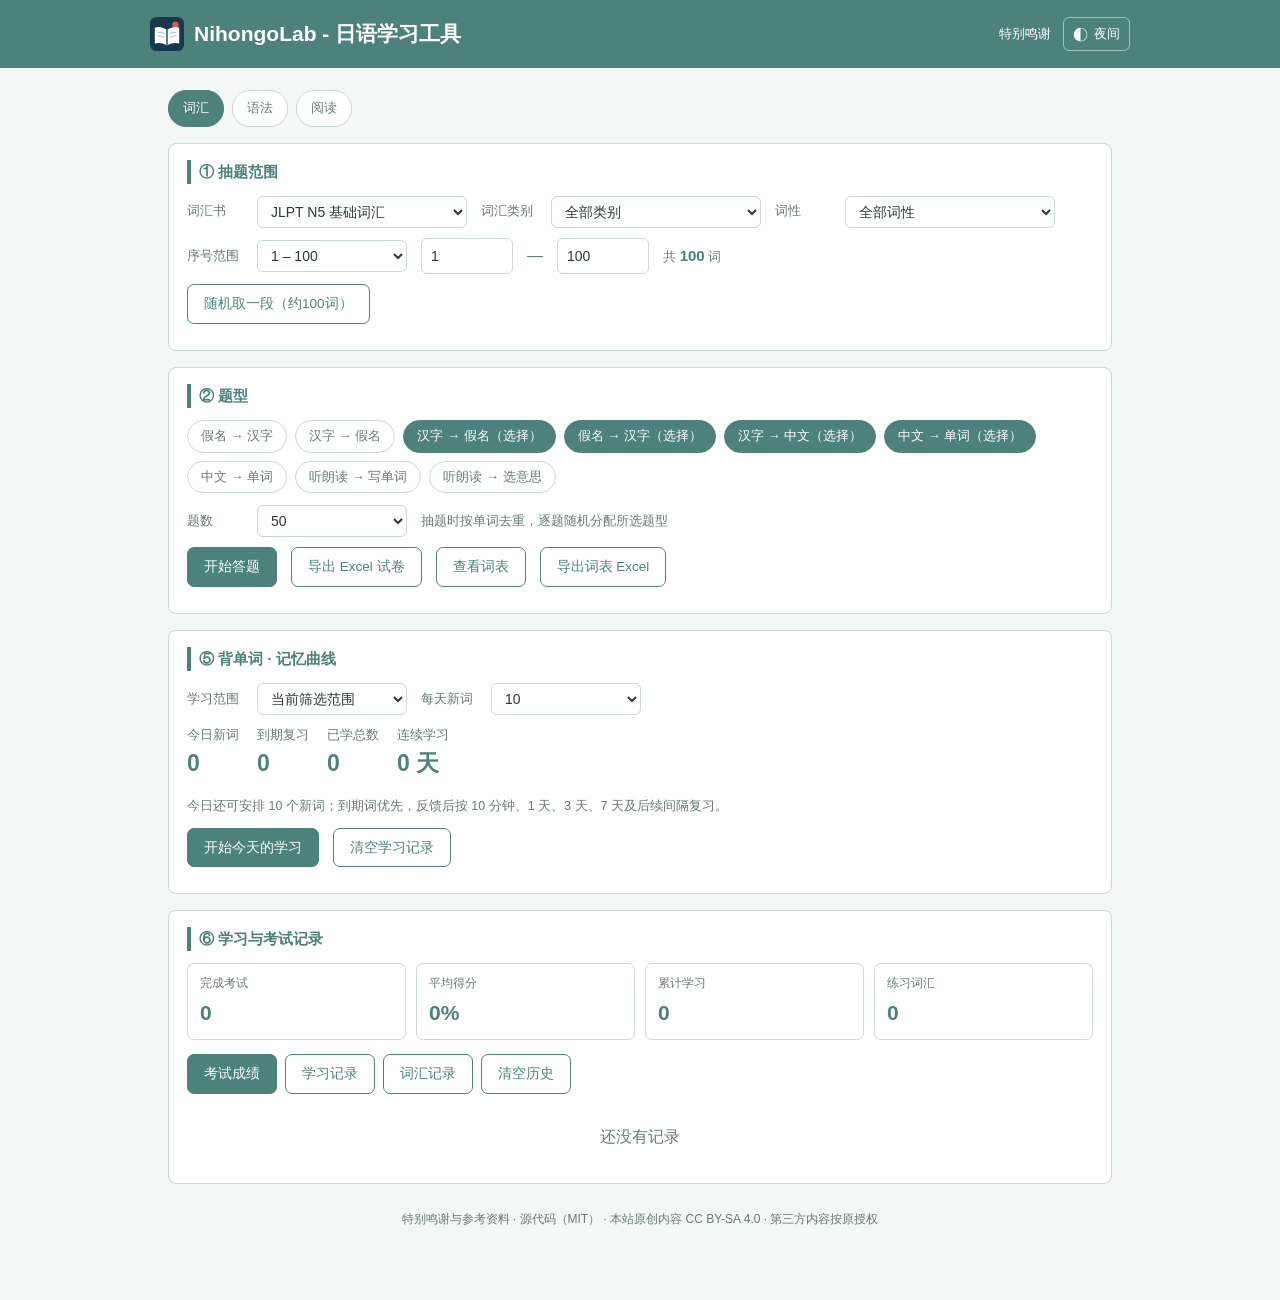
==== commit f1abd96b: "feat: 语法题功能" ====
--- a/index.html
+++ b/index.html
@@ -6,7 +6,7 @@
   <link rel="icon" type="image/svg+xml" href="assets/icon.svg">
   <meta name="theme-color" content="#4c827b">
   <script src="assets/theme.js"></script>
-<title>日语学习工具</title>
+<title>NihongoLab - 日语学习工具</title>
 <style>
   :root{
     color-scheme:light;
@@ -27,7 +27,6 @@
   .credits-link{font-size:12.5px;color:#fff;text-decoration:none;white-space:nowrap}.credits-link:hover{text-decoration:underline}
   header.top h1{margin:0;font-size:21px;letter-spacing:0;display:flex;align-items:center;gap:10px}
   .site-icon{display:block;width:34px;height:34px;flex:0 0 auto}
-  header.top p{margin:4px 0 0;font-size:12.5px;color:rgba(255,255,255,.82)}
   .theme-toggle{font:inherit;font-size:12.5px;display:inline-flex;align-items:center;gap:6px;padding:6px 9px;border:1px solid rgba(255,255,255,.5);border-radius:6px;background:transparent;color:#fff;cursor:pointer;white-space:nowrap}
   .theme-toggle:hover{background:rgba(255,255,255,.12)}
   .theme-symbol{font-size:15px;line-height:1}
@@ -45,10 +44,6 @@
   .btn.ghost{background:var(--surface);color:var(--navy)}
   .btn.ghost:hover{background:var(--soft)}
   .btn:disabled{opacity:.45;cursor:default}
-  .range-mode{display:inline-flex;border:1px solid var(--line);border-radius:7px;overflow:hidden;background:var(--surface)}
-  .range-mode button{font:inherit;font-size:13px;padding:6px 12px;border:0;border-right:1px solid var(--line);background:var(--surface);color:var(--muted);cursor:pointer}
-  .range-mode button:last-child{border-right:0}
-  .range-mode button.on{background:var(--navy);color:var(--on-primary)}
   .chips{display:flex;flex-wrap:wrap;gap:8px}
   .chip{font-size:13px;border:1px solid var(--line);border-radius:20px;padding:5px 13px;cursor:pointer;
     user-select:none;background:var(--surface);color:var(--muted)}
@@ -77,11 +72,12 @@
   .fb .ex{color:var(--muted);font-size:13.5px;margin-top:6px}
   .list{max-height:430px;overflow:auto;border:1px solid var(--line);border-radius:8px}
   table{width:100%;border-collapse:collapse;font-size:13.5px}
+  .list table{min-width:720px}
   th,td{padding:7px 9px;border-bottom:1px solid #e7eef4;text-align:left;vertical-align:top}
   th{background:var(--soft);position:sticky;top:0;font-weight:600;color:var(--navy);font-size:13px}
   td.num{color:var(--muted);width:52px}
   td.w{font-weight:700;font-size:15px}
-  td.r{color:var(--navy)}
+  td.r{color:var(--navy);min-width:110px;white-space:nowrap;word-break:keep-all}
   .muted{color:var(--muted)}
   .miss{border-left:3px solid var(--bad);padding-left:10px;margin-bottom:10px}
   .stat{display:flex;gap:26px;margin:6px 0 14px}
@@ -139,11 +135,19 @@
   .study-grade .easy{border-color:#3477a5;background:#3477a5}
   .study-grade .btn:hover{filter:brightness(.93)}
   .study-note{font-size:12.5px;color:var(--muted);margin-top:8px}
+  .history-summary{display:grid;grid-template-columns:repeat(4,minmax(110px,1fr));gap:10px;margin-bottom:14px}
+  .history-summary div{border:1px solid var(--line);border-radius:7px;padding:10px 12px;color:var(--muted);font-size:12px}
+  .history-summary b{display:block;color:var(--navy);font-size:21px;margin-top:2px}
+  .history-tabs{display:flex;flex-wrap:wrap;gap:8px;margin-bottom:12px}
+  .history-tabs .btn.on{background:var(--navy);color:var(--on-primary)}
+  .history-empty{padding:18px;text-align:center;color:var(--muted)}
+  .history-table{max-height:360px;overflow:auto;border:1px solid var(--line);border-radius:7px}
   :root[data-theme="dark"]{color-scheme:dark;--navy:#78b8af;--navy-d:#94ccc4;--line:#3b4e49;--ink:#e5eeeb;--muted:#a6b6b2;--bg:#111816;--surface:#1a2421;--soft:#23332f;--header:#1d302c;--on-primary:#fff;--accent:#e38a74;--ok:#83c79e;--bad:#ee9588;--ok-bg:#20382b;--bad-bg:#402724;--warn-bg:#352f1f;--warn-line:#665a32;--warn-ink:#e7cf85}
   @media(prefers-color-scheme:dark){:root:not([data-theme]){color-scheme:dark;--navy:#78b8af;--navy-d:#94ccc4;--line:#3b4e49;--ink:#e5eeeb;--muted:#a6b6b2;--bg:#111816;--surface:#1a2421;--soft:#23332f;--header:#1d302c;--on-primary:#fff;--accent:#e38a74;--ok:#83c79e;--bad:#ee9588;--ok-bg:#20382b;--bad-bg:#402724;--warn-bg:#352f1f;--warn-line:#665a32;--warn-ink:#e7cf85}}
   :root[data-theme="dark"] .tag{background:var(--soft)}
   @media(prefers-color-scheme:dark){:root:not([data-theme]) .tag{background:var(--soft)}}
   @media(max-width:620px){
+    .history-summary{grid-template-columns:1fr 1fr}
     .course-tools{align-items:stretch;flex-direction:column}
     .course-directory{align-self:flex-start}
     .level-tabs{display:grid;grid-template-columns:repeat(4,1fr);width:100%}
@@ -157,8 +161,7 @@
 <body>
 <header class="top">
   <div class="inner header-row">
-    <div><h1><img class="site-icon" src="assets/icon.svg" alt="">日语学习工具</h1>
-    <p id="bookSubtitle">JLPT N5 基础词汇</p></div>
+    <h1><img class="site-icon" src="assets/icon.svg" alt="">NihongoLab - 日语学习工具</h1>
     <div class="header-actions"><a class="credits-link" href="thanks/index.html">特别鸣谢</a><button id="themeToggle" class="theme-toggle" type="button" aria-label="切换配色"></button></div>
   </div>
 </header>
@@ -177,7 +180,7 @@
     <div class="level-bar"><div class="level-tabs" id="grammarLevels" aria-label="语法等级"></div><span class="meta" id="grammarMeta"></span></div>
     <div class="course-tools">
       <input class="course-search" id="grammarSearch" type="search" placeholder="搜索文型、中文意思或接续" aria-label="搜索语法">
-      <a class="course-directory" href="grammar/index.html">打开完整语法目录</a>
+      <a class="course-directory" href="grammar/quiz.html">语法练习</a><a class="course-directory" href="grammar/index.html">打开完整语法目录</a>
     </div>
     <div class="lesson-grid" id="grammarList"></div>
     <div class="course-more"><button id="grammarMore" type="button">显示更多</button></div>
@@ -201,11 +204,7 @@
       <select id="posFilter" class="filter-select"><option value="all">全部词性</option></select>
     </div>
     <div class="row">
-      <label class="lb" id="rangeLabel">序号范围</label>
-      <div class="range-mode hide" id="rangeMode" role="group" aria-label="范围单位">
-        <button type="button" class="on" data-range-mode="number">序号</button>
-        <button type="button" data-range-mode="page">书页</button>
-      </div>
+      <label class="lb">序号范围</label>
       <select id="bucket"><option value="custom">自定义</option></select>
       <input type="number" id="start" value="1" min="1" max="80">
       <span class="muted">—</span>
@@ -218,11 +217,12 @@
   <div class="card" id="vocabQuizSetup">
     <h2>② 题型</h2>
     <div class="chips" id="types">
-      <span class="chip on" data-t="r2k">假名 → 汉字</span>
-      <span class="chip on" data-t="k2r">汉字 → 假名</span>
-      <span class="chip" data-t="k2r_sel">汉字 → 假名（选择）</span>
-      <span class="chip" data-t="r2k_sel">假名 → 汉字（选择）</span>
-      <span class="chip" data-t="k2c">汉字 → 中文（选择）</span>
+      <span class="chip" data-t="r2k">假名 → 汉字</span>
+      <span class="chip" data-t="k2r">汉字 → 假名</span>
+      <span class="chip on" data-t="k2r_sel">汉字 → 假名（选择）</span>
+      <span class="chip on" data-t="r2k_sel">假名 → 汉字（选择）</span>
+      <span class="chip on" data-t="k2c">汉字 → 中文（选择）</span>
+      <span class="chip on" data-t="c2k_sel">中文 → 单词（选择）</span>
       <span class="chip" data-t="c2k">中文 → 单词</span>
       <span class="chip" data-t="fill">例句填空</span>
       <span class="chip" data-t="l2k">听朗读 → 写单词</span>
@@ -315,6 +315,23 @@
     </div>
   </div>
 
+  <div class="card" id="historyCard">
+    <h2>⑥ 学习与考试记录</h2>
+    <div class="history-summary">
+      <div>完成考试<b id="historyExamCount">0</b></div>
+      <div>平均得分<b id="historyAverage">0%</b></div>
+      <div>累计学习<b id="historyStudyCount">0</b></div>
+      <div>练习词汇<b id="historyWordCount">0</b></div>
+    </div>
+    <div class="history-tabs" id="historyTabs">
+      <button class="btn ghost" data-history="exams">考试成绩</button>
+      <button class="btn ghost" data-history="study">学习记录</button>
+      <button class="btn ghost" data-history="words">词汇记录</button>
+      <button class="btn ghost" id="historyClear">清空历史</button>
+    </div>
+    <div id="historyList"></div>
+  </div>
+
   <div class="card hide" id="listCard">
     <h2>词表</h2>
     <div class="meta" id="listMeta" style="margin-bottom:8px"></div>
@@ -348,32 +365,12 @@
   var $ = function (id) { return document.getElementById(id); };
   var startEl = $('start'), endEl = $('end'), bucketEl = $('bucket'), countEl = $('count');
   var bookEl = $('book'), categoryEl = $('category'), posEl = $('posFilter');
-  var rangeModeEl = $('rangeMode'), rangeMode = 'number';
   var pool = [], quiz = [], qi = 0, correct = 0, wrongs = [], answered = false, flow = null;
   var studyState = C.loadStudyState(), studyList = [], studyQueue = [], studyIndex = 0, studyRevealed = false;
-
-  function rangeBounds() {
-    var byPage = rangeMode === 'page' && C.getBook().id === 'n2';
-    var values = V.map(function (item) { return byPage ? item.page : item.n; })
-      .filter(function (value) { return typeof value === 'number' && isFinite(value); });
-    return {
-      min: values.length ? Math.min.apply(Math, values) : 1,
-      max: values.length ? Math.max.apply(Math, values) : 1
-    };
-  }
-
-  function rangeSelection() {
-    return {
-      mode: rangeMode,
-      start: parseInt(startEl.value, 10),
-      end: parseInt(endEl.value, 10)
-    };
-  }
-
-  function rangeText() {
-    return rangeMode === 'page' ? '书上第 ' + startEl.value + '—' + endEl.value + ' 页' :
-      '第 ' + startEl.value + '—' + endEl.value + ' 词';
-  }
+  var HISTORY_KEY = 'nihongolab-vocab-history-v1';
+  var historyState = loadHistory(), historyView = 'exams';
+
+  function maxNumber() { return V.length ? V[V.length - 1].n : 1; }
 
   function fillSelect(select, values, allLabel) {
     select.innerHTML = '<option value="all">' + allLabel + '</option>';
@@ -385,10 +382,9 @@
 
   function rebuildBuckets() {
     bucketEl.innerHTML = '<option value="custom">自定义</option>';
-    var bounds = rangeBounds();
-    var size = rangeMode === 'page' ? 10 : 100;
-    for (var s = bounds.min; s <= bounds.max; s += size) {
-      var e = Math.min(s + size - 1, bounds.max);
+    var maximum = maxNumber();
+    for (var s = 1; s <= maximum; s += 100) {
+      var e = Math.min(s + 99, maximum);
       var o = document.createElement('option');
       o.value = s + '-' + e;
       o.textContent = s + ' – ' + e;
@@ -404,26 +400,14 @@
 
   function selectBook(id) {
     V = C.setBook(id);
-    var book = C.getBook();
-    rangeMode = book.id === 'n2' ? 'page' : 'number';
-    rangeModeEl.classList.toggle('hide', book.id !== 'n2');
-    Array.prototype.forEach.call(rangeModeEl.querySelectorAll('button'), function (button) {
-      button.classList.toggle('on', button.dataset.rangeMode === rangeMode);
-    });
-    $('rangeLabel').textContent = rangeMode === 'page' ? '书页范围' : '序号范围';
-    $('randRange').textContent = rangeMode === 'page' ? '随机取 5 页' : '随机取一段（约100词）';
-    $('bookSubtitle').textContent = book.label + '　共 ' + V.length + ' 词';
-    document.title = book.label + ' · 日语学习工具';
     var categories = Array.from(new Set(V.map(function (item) { return item.category; }).filter(Boolean))).sort();
     var positions = Array.from(new Set(V.map(function (item) { return item.posStd; }).filter(Boolean))).sort();
     fillSelect(categoryEl, categories, '全部类别');
     fillSelect(posEl, positions, '全部词性');
     rebuildBuckets();
-    var bounds = rangeBounds();
-    startEl.min = bounds.min; endEl.min = bounds.min;
-    startEl.max = bounds.max; endEl.max = bounds.max;
-    startEl.value = bounds.min;
-    endEl.value = Math.min(bounds.min + (rangeMode === 'page' ? 9 : 99), bounds.max);
+    startEl.min = 1; endEl.min = 1;
+    startEl.max = maxNumber(); endEl.max = maxNumber();
+    startEl.value = 1; endEl.value = Math.min(100, maxNumber());
     var hasExamples = V.some(function (item) { return !!(item.ex && item.ex.trim()); });
     var hasListening = !!(window.speechSynthesis && window.SpeechSynthesisUtterance);
     Array.prototype.forEach.call(document.querySelectorAll('.chip'), function (chip) {
@@ -432,30 +416,12 @@
       chip.classList.toggle('off', unavailable);
       if (unavailable) chip.classList.remove('on');
     });
-    if (!$('types').querySelector('.chip.on')) $('types').querySelector('.chip:not(.off)').classList.add('on');
     refreshPool();
   }
 
   bookEl.addEventListener('change', function () { selectBook(bookEl.value); });
   categoryEl.addEventListener('change', refreshPool);
   posEl.addEventListener('change', refreshPool);
-  rangeModeEl.addEventListener('click', function (event) {
-    var button = event.target.closest('button[data-range-mode]');
-    if (!button || C.getBook().id !== 'n2') return;
-    rangeMode = button.dataset.rangeMode;
-    Array.prototype.forEach.call(rangeModeEl.querySelectorAll('button'), function (item) {
-      item.classList.toggle('on', item === button);
-    });
-    $('rangeLabel').textContent = rangeMode === 'page' ? '书页范围' : '序号范围';
-    $('randRange').textContent = rangeMode === 'page' ? '随机取 5 页' : '随机取一段（约100词）';
-    rebuildBuckets();
-    var bounds = rangeBounds();
-    startEl.min = bounds.min; endEl.min = bounds.min;
-    startEl.max = bounds.max; endEl.max = bounds.max;
-    startEl.value = bounds.min;
-    endEl.value = Math.min(bounds.min + (rangeMode === 'page' ? 9 : 99), bounds.max);
-    refreshPool();
-  });
   bucketEl.addEventListener('change', function () {
     if (bucketEl.value === 'custom') return;
     var p = bucketEl.value.split('-');
@@ -463,13 +429,13 @@
   });
 
   function refreshPool() {
-    var bounds = rangeBounds();
-    var a = parseInt(startEl.value || String(bounds.min), 10), b = parseInt(endEl.value || String(bounds.max), 10);
-    if (isNaN(a)) a = bounds.min; if (isNaN(b)) b = bounds.max;
-    if (a < bounds.min) a = bounds.min; if (b > bounds.max) b = bounds.max;
+    var maximum = maxNumber();
+    var a = parseInt(startEl.value || '1', 10), b = parseInt(endEl.value || String(maximum), 10);
+    if (isNaN(a)) a = 1; if (isNaN(b)) b = maximum;
+    if (a < 1) a = 1; if (b > maximum) b = maximum;
     if (b < a) { var t = a; a = b; b = t; startEl.value = a; endEl.value = b; }
     startEl.value = a; endEl.value = b;
-    pool = C.inRange(a, b, rangeMode).filter(function (item) {
+    pool = C.inRange(a, b).filter(function (item) {
       return (categoryEl.value === 'all' || item.category === categoryEl.value) &&
         (posEl.value === 'all' || item.posStd === posEl.value);
     });
@@ -490,10 +456,9 @@
   endEl.addEventListener('input', refreshPool);
 
   $('randRange').addEventListener('click', function () {
-    var bounds = rangeBounds();
-    var span = rangeMode === 'page' ? 4 : 99;
-    var s = bounds.min + Math.floor(Math.random() * Math.max(1, bounds.max - bounds.min - span + 1));
-    startEl.value = s; endEl.value = Math.min(s + span, bounds.max); refreshPool();
+    var maximum = maxNumber();
+    var s = 1 + Math.floor(Math.random() * Math.max(1, maximum - 99));
+    startEl.value = s; endEl.value = Math.min(s + 99, maximum); refreshPool();
   });
 
   /* --- type chips --- */
@@ -501,10 +466,15 @@
     var el = e.target.closest('.chip');
     if (!el || el.classList.contains('off')) return;
     el.classList.toggle('on');
-    if (!$('types').querySelector('.chip.on')) el.classList.add('on');
   });
   function activeTypes() {
     return Array.prototype.map.call($('types').querySelectorAll('.chip.on:not(.off)'), function (c) { return c.dataset.t; });
+  }
+  function paperTypes() {
+    var mapped = activeTypes().map(function (type) {
+      return { k2r_sel: 'k2r', r2k_sel: 'r2k', k2c: 'c2k', c2k_sel: 'c2k', l2c: 'l2k' }[type] || type;
+    });
+    return mapped.filter(function (type, index) { return mapped.indexOf(type) === index; });
   }
 
   function wantCount() {
@@ -518,6 +488,7 @@
     refreshPool();
     if (!pool.length) { alert('该范围内没有单词。'); return; }
     var types = activeTypes();
+    if (!types.length) { alert('请至少选择一种题型。'); return; }
     quiz = C.makePaper(pool, types, wantCount());
     if (!quiz.length) { alert('所选题型在该范围内没有可用题目，请更换题型或范围。'); return; }
     qi = 0; correct = 0; wrongs = [];
@@ -591,9 +562,11 @@
     if (q.item.cn) body += '<div class="ex">意思：' + esc(q.item.cn) + '　' + (q.item.en ? '／ ' + esc(q.item.en) : '') + '</div>';
     if (q.item.ex) body += '<div class="ex">例句：' + esc(q.item.ex) + '</div>';
     if (q.item.exCn) body += '<div class="ex">' + esc(q.item.exCn) + '</div>';
+    body += '<div class="ex"><a href="' + wordDetailUrl(q.item) + '">查看词条 →</a></div>';
     fb.innerHTML = body;
     if (ok) correct++;
     else wrongs.push({ q: q, user: userAnswer });
+    recordWord(q.item, 'quiz', ok);
     $('qsubmit').classList.add('hide');
     $('qnext').classList.remove('hide');
     $('qnext').textContent = (qi === quiz.length - 1) ? '查看结果' : '下一题';
@@ -604,6 +577,90 @@
 
   function esc(s) {
     return String(s == null ? '' : s).replace(/&/g, '&amp;').replace(/</g, '&lt;').replace(/>/g, '&gt;');
+  }
+
+  function wordDetailUrl(item) {
+    return 'vocab/detail.html?book=' + encodeURIComponent(item.book || C.getBook().id) + '&n=' + encodeURIComponent(item.n);
+  }
+
+  function emptyHistory() { return { version: 1, exams: [], study: [], words: {} }; }
+
+  function loadHistory() {
+    var parsed = null;
+    try { parsed = JSON.parse(localStorage.getItem(HISTORY_KEY) || 'null'); } catch (e) {}
+    if (!parsed || typeof parsed !== 'object') parsed = emptyHistory();
+    if (!Array.isArray(parsed.exams)) parsed.exams = [];
+    if (!Array.isArray(parsed.study)) parsed.study = [];
+    if (!parsed.words || typeof parsed.words !== 'object') parsed.words = {};
+    return parsed;
+  }
+
+  function saveHistory() {
+    try { localStorage.setItem(HISTORY_KEY, JSON.stringify(historyState)); } catch (e) {}
+  }
+
+  function historyWordKey(item) { return (item.book || C.getBook().id) + ':' + item.n; }
+
+  function recordWord(item, kind, result) {
+    var key = historyWordKey(item), old = historyState.words[key] || {
+      book: item.book || C.getBook().id, n: item.n, w: item.w, r: item.r,
+      quiz: 0, correct: 0, wrong: 0, study: 0, grades: {}
+    };
+    old.w = item.w; old.r = item.r; old.last = Date.now();
+    if (kind === 'quiz') {
+      old.quiz++; result ? old.correct++ : old.wrong++;
+    } else {
+      old.study++; old.grades[result] = Number(old.grades[result] || 0) + 1;
+    }
+    historyState.words[key] = old;
+    saveHistory();
+    renderHistory();
+  }
+
+  function formatHistoryTime(value) {
+    var d = new Date(value);
+    if (isNaN(d.getTime())) return '—';
+    function two(n) { return n < 10 ? '0' + n : String(n); }
+    return d.getFullYear() + '-' + two(d.getMonth() + 1) + '-' + two(d.getDate()) + ' ' +
+      two(d.getHours()) + ':' + two(d.getMinutes());
+  }
+
+  function renderHistory() {
+    var exams = historyState.exams, studies = historyState.study;
+    var words = Object.keys(historyState.words).map(function (key) { return historyState.words[key]; });
+    var average = exams.length ? Math.round(exams.reduce(function (sum, item) { return sum + item.rate; }, 0) / exams.length) : 0;
+    $('historyExamCount').textContent = exams.length;
+    $('historyAverage').textContent = average + '%';
+    $('historyStudyCount').textContent = studies.length;
+    $('historyWordCount').textContent = words.length;
+    Array.prototype.forEach.call($('historyTabs').querySelectorAll('[data-history]'), function (button) {
+      button.classList.toggle('on', button.dataset.history === historyView);
+    });
+    var rows = '', head = '';
+    if (historyView === 'exams') {
+      head = '<tr><th>时间</th><th>词库</th><th>范围</th><th>得分</th><th>正确率</th></tr>';
+      rows = exams.slice().reverse().map(function (item) {
+        return '<tr><td>' + formatHistoryTime(item.time) + '</td><td>' + esc(item.bookLabel) + '</td><td>' +
+          item.start + '—' + item.end + '</td><td>' + item.correct + ' / ' + item.total + '</td><td>' + item.rate + '%</td></tr>';
+      }).join('');
+    } else if (historyView === 'study') {
+      var gradeLabels = { again: '再来', hard: '困难', remember: '记住', easy: '简单' };
+      head = '<tr><th>时间</th><th>词库</th><th>单词</th><th>反馈</th></tr>';
+      rows = studies.slice().reverse().map(function (item) {
+        return '<tr><td>' + formatHistoryTime(item.time) + '</td><td>' + esc(item.bookLabel) + '</td><td><b>' +
+          esc(item.w) + '</b>　<span class="muted">' + esc(item.r) + '</span></td><td>' + esc(gradeLabels[item.grade] || item.grade) + '</td></tr>';
+      }).join('');
+    } else {
+      words.sort(function (a, b) { return Number(b.last || 0) - Number(a.last || 0); });
+      head = '<tr><th>最近练习</th><th>词库</th><th>单词</th><th>测试</th><th>答对</th><th>答错</th><th>学习</th></tr>';
+      rows = words.map(function (item) {
+        return '<tr><td>' + formatHistoryTime(item.last) + '</td><td>' + esc(String(item.book || '').toUpperCase()) + '</td><td><b>' +
+          esc(item.w) + '</b>　<span class="muted">' + esc(item.r) + '</span></td><td>' + item.quiz + '</td><td>' +
+          item.correct + '</td><td>' + item.wrong + '</td><td>' + item.study + '</td></tr>';
+      }).join('');
+    }
+    $('historyList').innerHTML = rows ? '<div class="history-table"><table><thead>' + head + '</thead><tbody>' + rows +
+      '</tbody></table></div>' : '<div class="history-empty">还没有记录</div>';
   }
 
   function submitInput() {
@@ -642,6 +699,13 @@
     $('rOk').textContent = correct;
     $('rNo').textContent = wrongs.length;
     $('rRate').textContent = Math.round(correct / quiz.length * 100) + '%';
+    historyState.exams.push({
+      time: Date.now(), book: C.getBook().id, bookLabel: C.getBook().label,
+      start: Number(startEl.value), end: Number(endEl.value), total: quiz.length,
+      correct: correct, wrong: wrongs.length, rate: Math.round(correct / quiz.length * 100)
+    });
+    if (historyState.exams.length > 200) historyState.exams = historyState.exams.slice(-200);
+    saveHistory(); renderHistory();
     var box = $('rMiss');
     if (!wrongs.length) { box.innerHTML = '<p class="meta">全部答对，太强了 🎉</p>'; }
     else {
@@ -684,6 +748,7 @@
       (item.en ? '　／ ' + esc(item.en) : '') + '</div>';
     if (item.ex) html += '<div class="line">例句：' + esc(item.ex) + '</div>';
     if (item.exCn) html += '<div class="line">' + esc(item.exCn) + '</div>';
+    html += '<div class="line"><a href="' + wordDetailUrl(item) + '">查看词条 →</a></div>';
     return html;
   }
 
@@ -736,6 +801,11 @@
     var item = studyQueue[studyIndex];
     studyState = C.scheduleReview(studyState, item, grade, Date.now());
     C.saveStudyState(studyState);
+    recordWord(item, 'study', grade);
+    historyState.study.push({ time: Date.now(), book: C.getBook().id, bookLabel: C.getBook().label,
+      n: item.n, w: item.w, r: item.r, grade: grade });
+    if (historyState.study.length > 1000) historyState.study = historyState.study.slice(-1000);
+    saveHistory(); renderHistory();
     studyQueue.splice(studyIndex, 1);
     if (!studyQueue.length) {
       $('studySession').classList.add('hide');
@@ -770,12 +840,26 @@
     $('studySession').classList.add('hide');
     refreshStudySummary();
   });
+  $('historyTabs').addEventListener('click', function (event) {
+    var button = event.target.closest('[data-history]');
+    if (!button) return;
+    historyView = button.dataset.history;
+    renderHistory();
+  });
+  $('historyClear').addEventListener('click', function () {
+    if (!confirm('确定清空考试成绩、学习流水和词汇历史吗？')) return;
+    historyState = emptyHistory();
+    try { localStorage.removeItem(HISTORY_KEY); } catch (e) {}
+    renderHistory();
+  });
 
   /* --- export & list --- */
   function doExport() {
     refreshPool();
     if (!pool.length) { alert('该范围内没有单词。'); return; }
-    C.exportPaper(pool, activeTypes(), wantCount(), rangeSelection());
+    var types = paperTypes();
+    if (!types.length) { alert('请至少选择一种题型后再导出试卷。'); return; }
+    C.exportPaper(pool, types, wantCount());
   }
   $('qplay').addEventListener('click', function () { C.speakWord(quiz[qi].item.n); });
   $('listBox').addEventListener('click', function (e) {
@@ -783,7 +867,7 @@
     if (b && b.dataset.n) C.speakWord(parseInt(b.dataset.n, 10));
   });
   $('exportBtn').addEventListener('click', doExport);
-  $('listExportBtn').addEventListener('click', function () { refreshPool(); C.exportList(pool, rangeSelection()); });
+  $('listExportBtn').addEventListener('click', function () { refreshPool(); C.exportList(pool); });
   $('exportBtn2').addEventListener('click', doExport);
   $('begin').addEventListener('click', startQuiz);
   $('again').addEventListener('click', startQuiz);
@@ -793,18 +877,17 @@
     refreshPool();
     var card = $('listCard');
     if (wasOpen) { card.classList.add('hide'); return; }
-    $('listMeta').textContent = rangeText() + '，共 ' + pool.length + ' 词';
+    $('listMeta').textContent = '第 ' + startEl.value + '—' + endEl.value + ' 词，共 ' + pool.length + ' 词';
     var withMeaning = pool.some(function (v) { return v.cn || v.en; });
-    var withPage = C.getBook().id === 'n2' && pool.some(function (v) { return typeof v.page === 'number'; });
     var rows = pool.map(function (v) {
       return '<tr><td class="num">' + v.n + '</td><td>' +
         (C.hasSpeech && C.hasSpeech(v.n) ? '<button class="playb" data-n="' + v.n + '" title="播放读音">🔊</button>' : '') +
-        '</td>' + (withPage ? '<td class="num">' + v.page + '</td>' : '') + '<td class="w">' + esc(C.withSuru(v.w, v.suru)) +
+        '</td><td class="w">' + esc(C.withSuru(v.w, v.suru)) +
         '</td><td class="r">' + esc(C.withSuru(v.r || '', v.suru)) + '</td><td class="muted">' + esc(v.posStd || v.pos || '') + '</td>' +
         (withMeaning ? '<td>' + esc(v.cn || '') + '</td><td class="muted">' + esc(v.en || '') + '</td>' : '') +
         '</tr>';
     }).join('');
-    $('listBox').innerHTML = '<table><thead><tr><th>№</th><th></th>' + (withPage ? '<th>书页</th>' : '') + '<th>单词</th><th>读音</th><th>词性</th>' +
+    $('listBox').innerHTML = '<table><thead><tr><th>№</th><th></th><th>单词</th><th>读音</th><th>词性</th>' +
       (withMeaning ? '<th>意思</th><th>英文</th>' : '') + '</tr></thead><tbody>' +
       rows + '</tbody></table>';
     card.classList.remove('hide');
@@ -893,7 +976,7 @@
     Array.prototype.forEach.call($('moduleNav').querySelectorAll('button'), function (x) {
       x.classList.toggle('on', x === b);
     });
-    ['vocabModule', 'vocabQuizSetup', 'quizCard', 'resultCard', 'studyCard', 'listCard'].forEach(function (id) {
+    ['vocabModule', 'vocabQuizSetup', 'quizCard', 'resultCard', 'studyCard', 'historyCard', 'listCard'].forEach(function (id) {
       var node = $(id);
       if (node) node.style.display = m === 'vocab' ? '' : 'none';
     });
@@ -903,6 +986,7 @@
 
   bookEl.value = 'n5';
   selectBook('n5');
+  renderHistory();
 })();
 </script>
 </body>
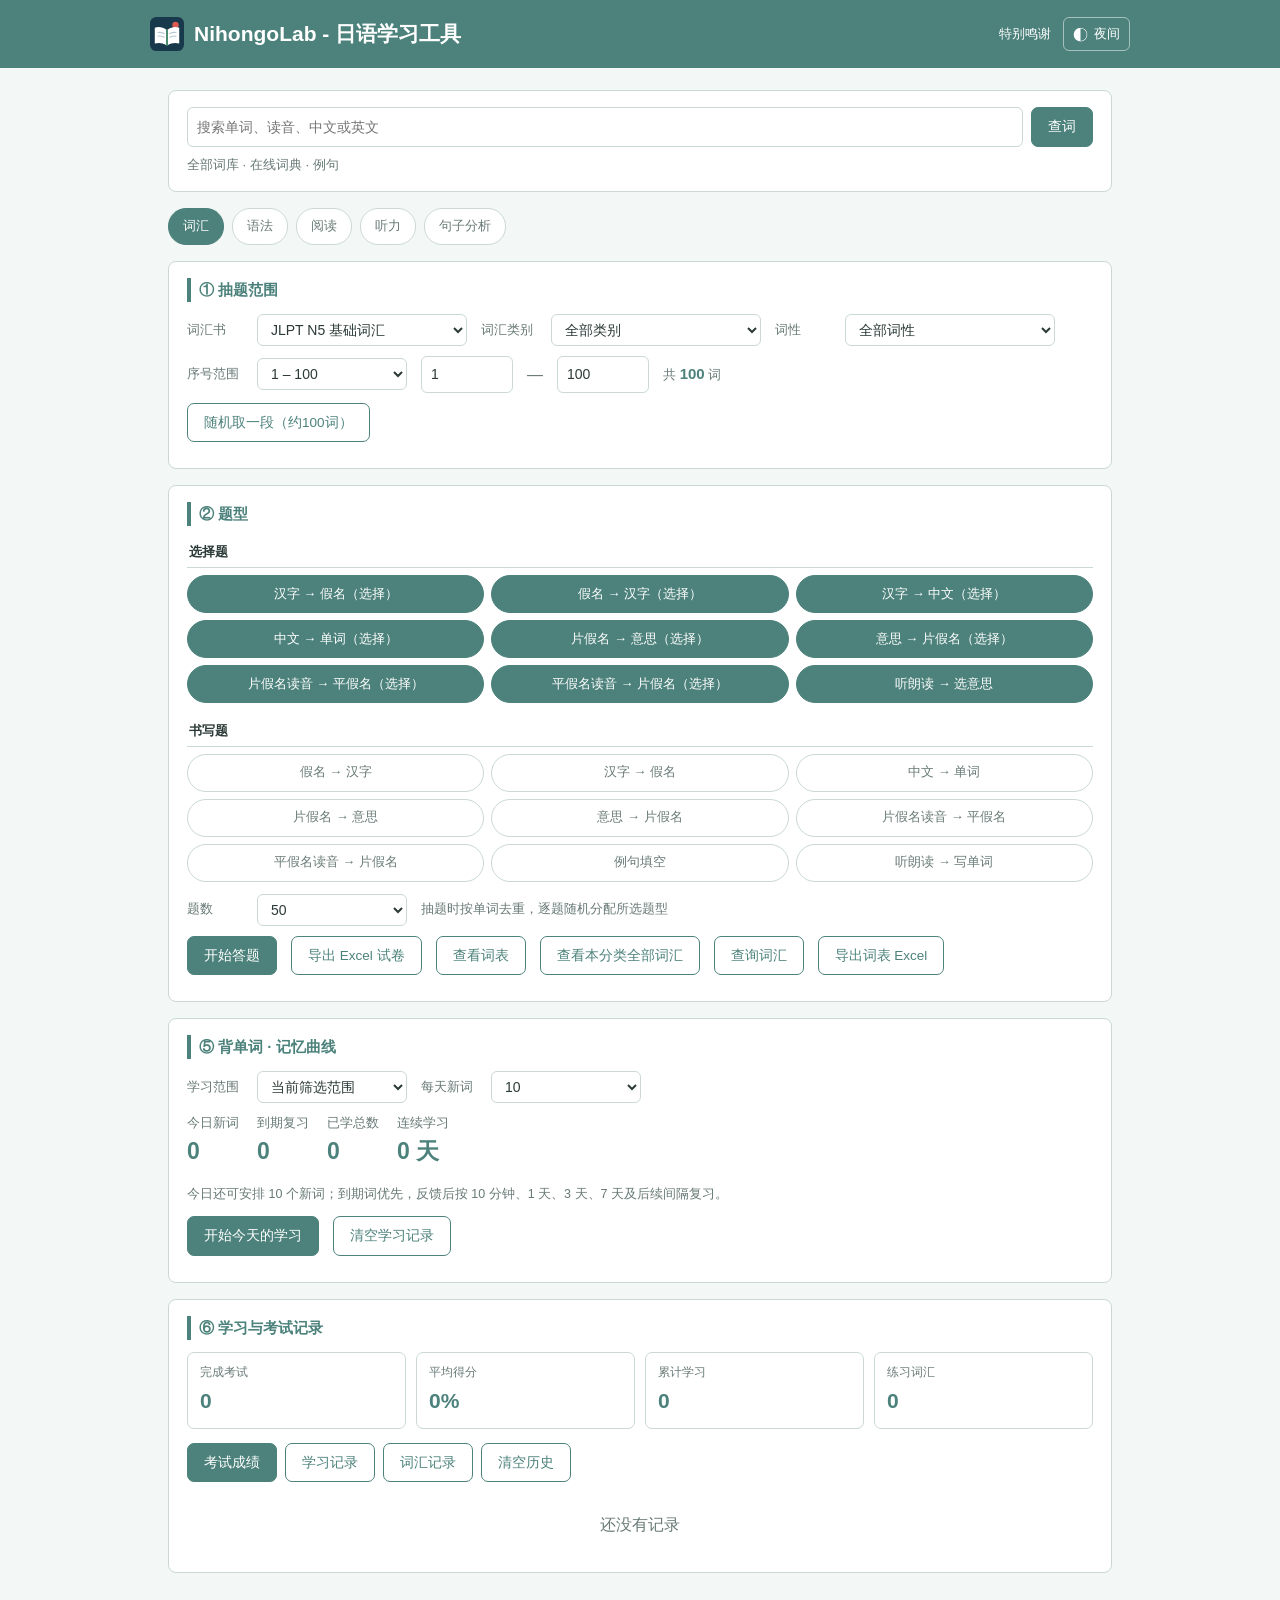
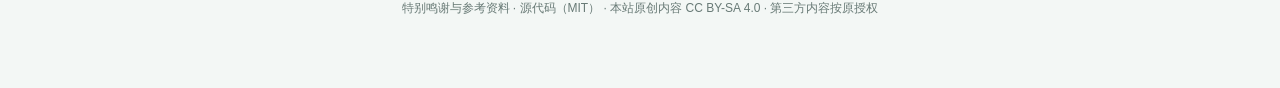
==== commit 306a2a36: "feat: 句子成分分析，单词搜索" ====
--- a/index.html
+++ b/index.html
@@ -44,7 +44,7 @@
   .btn.ghost{background:var(--surface);color:var(--navy)}
   .btn.ghost:hover{background:var(--soft)}
   .btn:disabled{opacity:.45;cursor:default}
-  .chips{display:flex;flex-wrap:wrap;gap:8px}
+  .chips{display:flex;flex-wrap:wrap;gap:7px;max-width:920px}.chips#types{display:grid;grid-template-columns:repeat(3,minmax(0,1fr));gap:7px}.chips#types .chip{text-align:center;white-space:normal;min-height:38px;display:flex;align-items:center;justify-content:center}.type-group{grid-column:1/-1;font-size:13px;font-weight:700;color:var(--primary-strong);margin-top:7px;padding:4px 2px;border-bottom:1px solid var(--line)}.type-group:first-child{margin-top:0}
   .chip{font-size:13px;border:1px solid var(--line);border-radius:20px;padding:5px 13px;cursor:pointer;
     user-select:none;background:var(--surface);color:var(--muted)}
   .chip.on{background:var(--navy);border-color:var(--navy);color:var(--on-primary)}
@@ -91,7 +91,7 @@
   .chip.off{display:none}
   .filter-select{min-width:210px}
   .module-nav{display:flex;flex-wrap:wrap;gap:8px;margin:0 0 16px}
-  .module-nav button{font:inherit;font-size:13px;padding:7px 14px;border-radius:18px;border:1px solid var(--line);background:var(--surface);color:var(--muted);cursor:pointer}
+  .module-nav button,.module-nav a{font:inherit;font-size:13px;padding:7px 14px;border-radius:18px;border:1px solid var(--line);background:var(--surface);color:var(--muted);cursor:pointer;text-decoration:none}
   .module-nav button.on{background:var(--navy);border-color:var(--navy);color:var(--on-primary)}
   .level-bar{display:flex;flex-wrap:wrap;align-items:center;justify-content:space-between;gap:10px;margin:0 0 14px}
   .level-tabs{display:flex;border:1px solid var(--line);border-radius:7px;overflow:hidden;background:var(--surface)}
@@ -167,12 +167,15 @@
 </header>
 
 <div class="wrap">
+<form class="card" action="vocab/lookup.html" role="search" style="display:flex;gap:8px;flex-wrap:wrap"><input name="q" aria-label="搜索全库与词典" type="text" required placeholder="搜索单词、读音、中文或英文" style="flex:1;min-width:160px"><button class="btn" type="submit">查词</button><span class="meta" style="flex-basis:100%">全部词库 · 在线词典 · 例句</span></form>
   <div id="dataWarn" class="warn hide"></div>
 
   <div class="module-nav" id="moduleNav">
     <button class="on" data-module="vocab">词汇</button>
     <button data-module="grammar">语法</button>
     <button data-module="reading">阅读</button>
+    <button data-module="listening">听力</button>
+    <a href="analyze/index.html">句子分析</a>
   </div>
 
   <div class="card hide" id="grammarCard">
@@ -187,9 +190,9 @@
   </div>
 
   <div class="card hide" id="readingCard">
-    <h2>日语阅读</h2>
+    <h2 id="readingTitle">日语阅读</h2>
     <div class="level-bar"><div class="level-tabs" id="readingLevels" aria-label="阅读等级"></div><span class="meta" id="readingMeta"></span></div>
-    <div class="course-tools"><span class="meta">题干与选项均为日语，提交后显示答案和解析。</span><a class="course-directory" href="reading/index.html">打开完整阅读目录</a></div>
+    <div class="course-tools"><span class="meta" id="readingHint">题干与选项均为日语，提交后显示答案和解析。</span><a class="course-directory" id="readingDirectory" href="reading/index.html">打开完整阅读目录</a></div>
     <div id="readingList"></div>
   </div>
 
@@ -217,16 +220,16 @@
   <div class="card" id="vocabQuizSetup">
     <h2>② 题型</h2>
     <div class="chips" id="types">
-      <span class="chip" data-t="r2k">假名 → 汉字</span>
-      <span class="chip" data-t="k2r">汉字 → 假名</span>
+      <span class="type-group">选择题</span>
       <span class="chip on" data-t="k2r_sel">汉字 → 假名（选择）</span>
       <span class="chip on" data-t="r2k_sel">假名 → 汉字（选择）</span>
       <span class="chip on" data-t="k2c">汉字 → 中文（选择）</span>
       <span class="chip on" data-t="c2k_sel">中文 → 单词（选择）</span>
+      <span class="chip on" data-t="kata2c">片假名 → 意思（选择）</span><span class="chip on" data-t="c2kata">意思 → 片假名（选择）</span><span class="chip on" data-t="kata2hira">片假名读音 → 平假名（选择）</span><span class="chip on" data-t="hira2kata">平假名读音 → 片假名（选择）</span><span class="chip on" data-t="l2c">听朗读 → 选意思</span>
+      <span class="type-group">书写题</span>
+      <span class="chip" data-t="r2k">假名 → 汉字</span><span class="chip" data-t="k2r">汉字 → 假名</span>
       <span class="chip" data-t="c2k">中文 → 单词</span>
-      <span class="chip" data-t="fill">例句填空</span>
-      <span class="chip" data-t="l2k">听朗读 → 写单词</span>
-      <span class="chip" data-t="l2c">听朗读 → 选意思</span>
+      <span class="chip" data-t="kata2c_write">片假名 → 意思</span><span class="chip" data-t="c2kata_write">意思 → 片假名</span><span class="chip" data-t="kata2hira_write">片假名读音 → 平假名</span><span class="chip" data-t="hira2kata_write">平假名读音 → 片假名</span><span class="chip" data-t="fill">例句填空</span><span class="chip" data-t="l2k">听朗读 → 写单词</span>
     </div>
     <div class="row" style="margin-top:12px">
       <label class="lb">题数</label>
@@ -240,6 +243,8 @@
       <button class="btn" id="begin">开始答题</button>
       <button class="btn ghost" id="exportBtn">导出 Excel 试卷</button>
       <button class="btn ghost" id="previewBtn">查看词表</button>
+      <button class="btn ghost" id="categoryListBtn">查看本分类全部词汇</button>
+      <button class="btn ghost" id="vocabSearchBtn">查询词汇</button>
       <button class="btn ghost" id="listExportBtn">导出词表 Excel</button>
     </div>
   </div>
@@ -893,9 +898,15 @@
     card.classList.remove('hide');
     card.scrollIntoView({ behavior: 'smooth', block: 'start' });
   });
+  $('categoryListBtn').addEventListener('click', function () {
+    var category = $('category').value;
+    location.href = 'vocab/index.html?book=' + encodeURIComponent(bookEl.value) +
+      (category && category !== 'all' ? '&category=' + encodeURIComponent(category) : '');
+  });
+  $('vocabSearchBtn').addEventListener('click', function () { location.href = 'vocab/index.html'; });
 
   var courseLevels = ['all', 'N5', 'N4', 'N3', 'N2', 'N1', 'EJU'];
-  var grammarLevel = 'all', readingLevel = 'all', grammarQuery = '', grammarShown = 120;
+  var grammarLevel = 'all', readingLevel = 'all', readingMode = 'reading', grammarQuery = '', grammarShown = 120;
 
   function buildLevelTabs(id) {
     $(id).innerHTML = courseLevels.map(function (level) {
@@ -932,13 +943,18 @@
   }
   function renderReading() {
     var items = courseItems(window.JA_READING, readingLevel);
+    var listening = readingMode === 'listening';
+    $('readingTitle').textContent = listening ? '日语听力' : '日语阅读';
+    $('readingHint').textContent = listening ? '播放日语音频后作答，提交后显示原文、答案和解析。' : '题干与选项均为日语，提交后显示答案和解析。';
+    $('readingDirectory').href = 'reading/index.html?mode=' + readingMode;
+    $('readingDirectory').textContent = listening ? '打开完整听力目录' : '打开完整阅读目录';
     $('readingMeta').textContent = '共 ' + items.length + ' 篇';
     $('readingList').innerHTML = items.map(function (x) {
-      var detailUrl = 'reading/detail.html?id=' + encodeURIComponent(x.id);
-      var excerpt = x.body.length > 92 ? x.body.slice(0, 92) + '…' : x.body;
+      var detailUrl = 'reading/detail.html?id=' + encodeURIComponent(x.id) + '&mode=' + readingMode;
+      var excerpt = listening ? '播放音频后完成问题，作答前不显示原文。' : (x.body.length > 92 ? x.body.slice(0, 92) + '…' : x.body);
       return '<article class="lesson"><span class="lesson-level">' + esc(x.level) + '</span><h3><a href="' + detailUrl + '">' + esc(x.title) + '</a></h3>' +
         '<div class="jp">' + esc(excerpt) + '</div><div class="source">' + (x.questions || []).length + ' 道日文选择题</div>' +
-        '<a class="lesson-more" href="' + detailUrl + '">开始阅读 →</a></article>';
+        '<a class="lesson-more" href="' + detailUrl + '">' + (listening ? '开始听力' : '开始阅读') + ' →</a></article>';
     }).join('');
   }
   buildLevelTabs('grammarLevels');
@@ -973,6 +989,7 @@
     var b = e.target.closest('button[data-module]');
     if (!b) return;
     var m = b.dataset.module;
+    if (m === 'reading' || m === 'listening') { readingMode = m; renderReading(); }
     Array.prototype.forEach.call($('moduleNav').querySelectorAll('button'), function (x) {
       x.classList.toggle('on', x === b);
     });
@@ -981,7 +998,7 @@
       if (node) node.style.display = m === 'vocab' ? '' : 'none';
     });
     $('grammarCard').classList.toggle('hide', m !== 'grammar');
-    $('readingCard').classList.toggle('hide', m !== 'reading');
+    $('readingCard').classList.toggle('hide', m !== 'reading' && m !== 'listening');
   });
 
   bookEl.value = 'n5';
